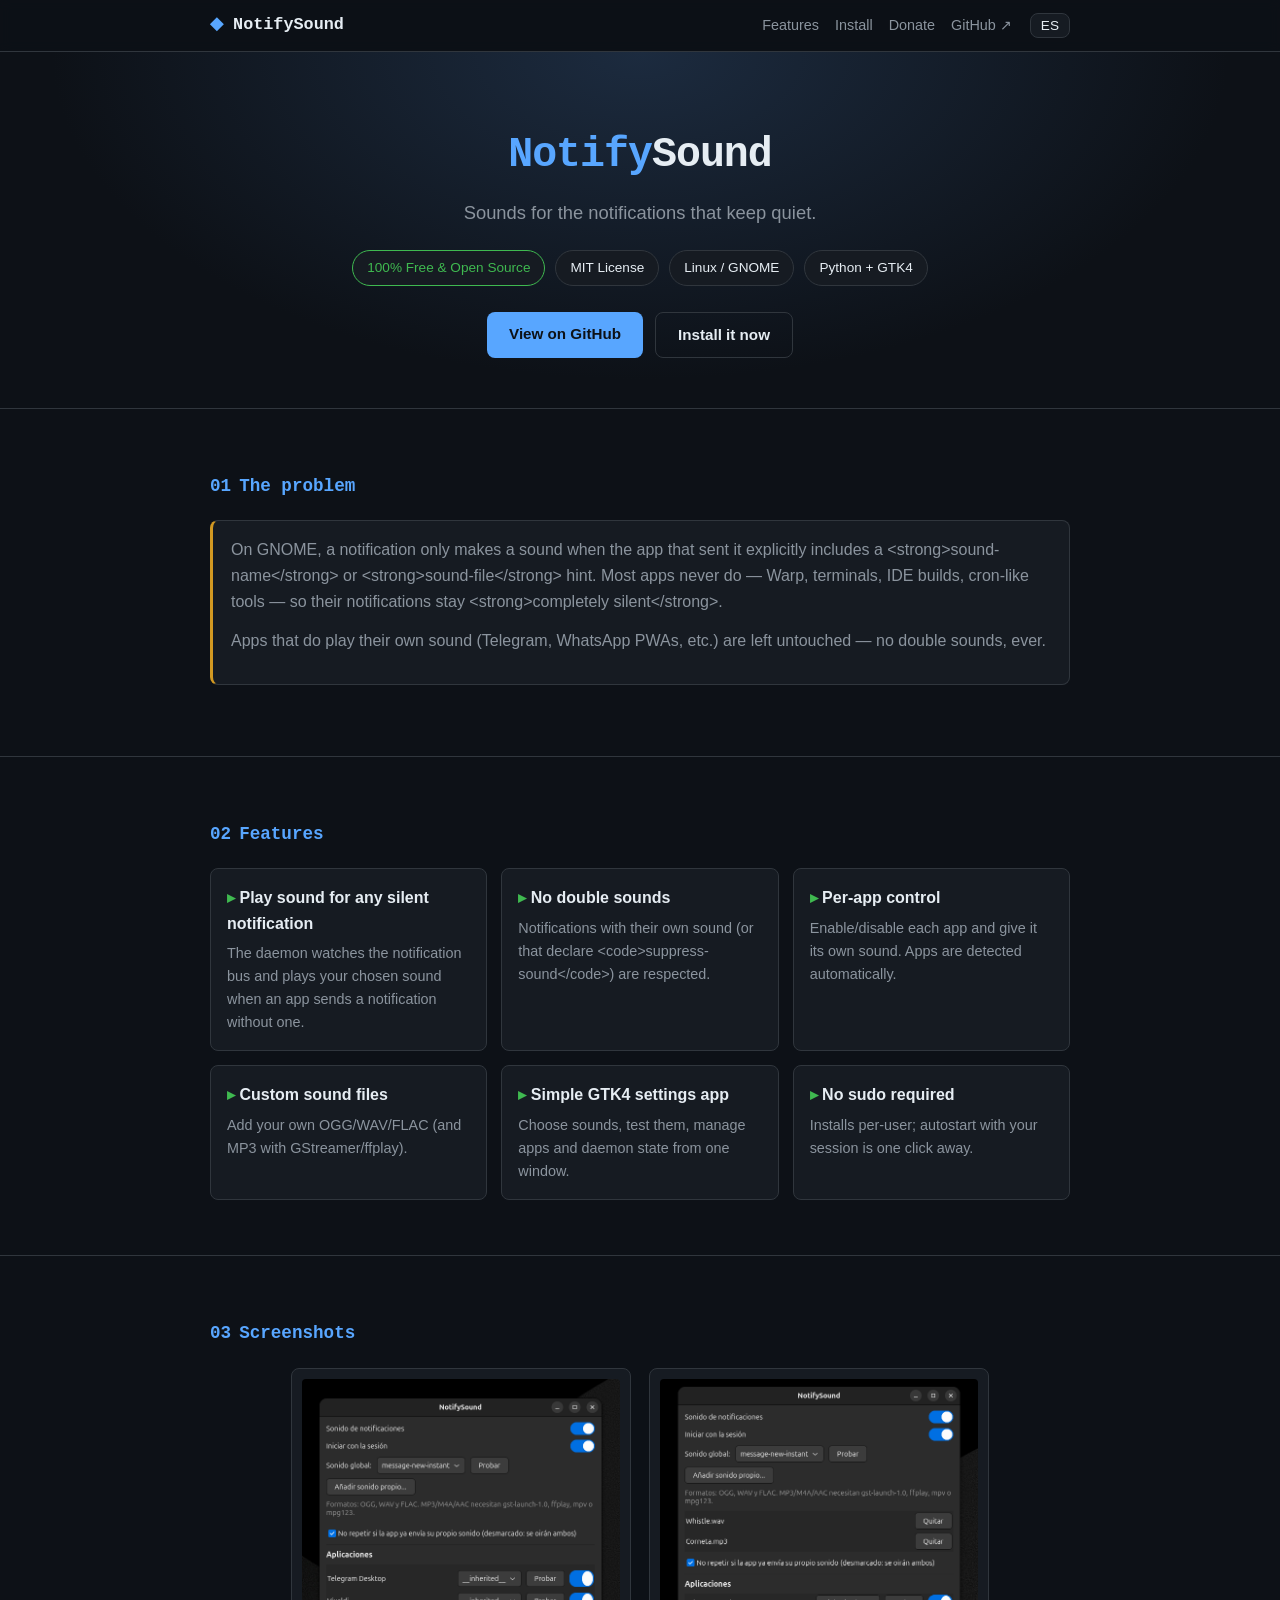
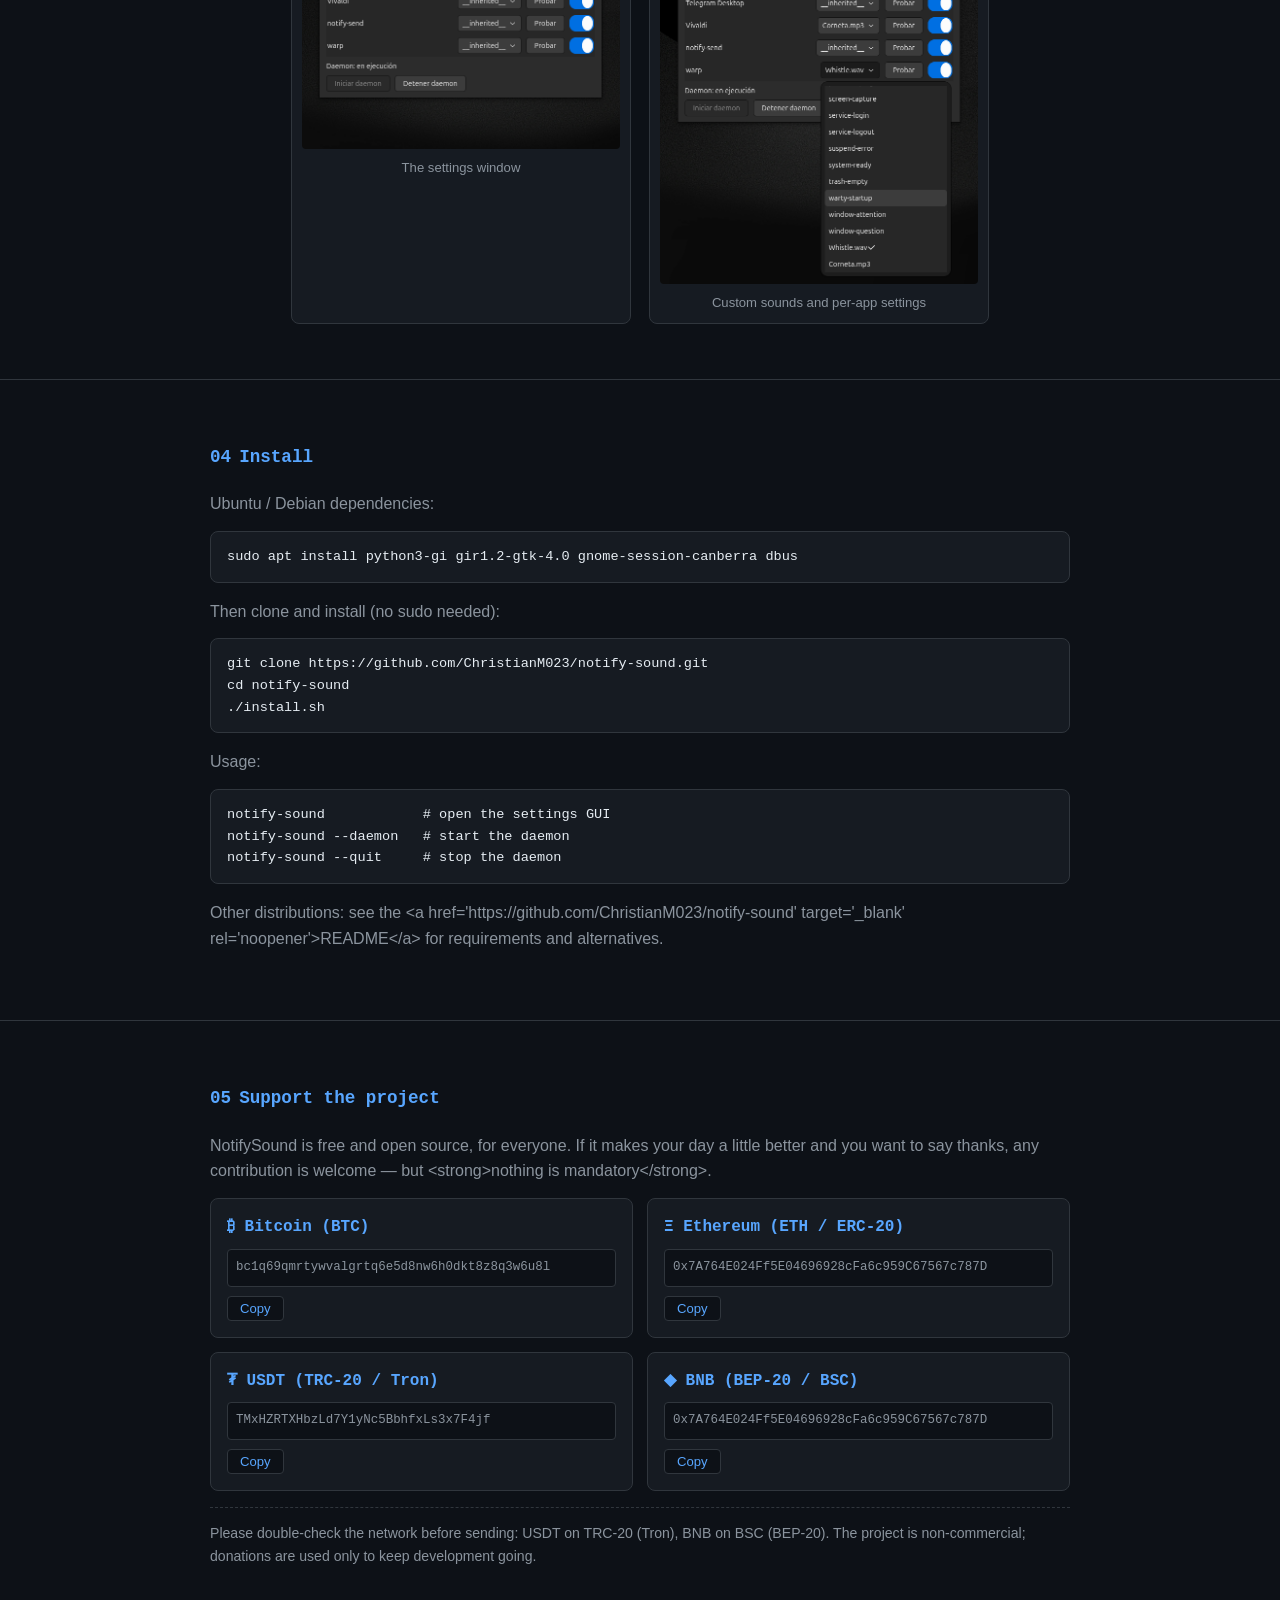
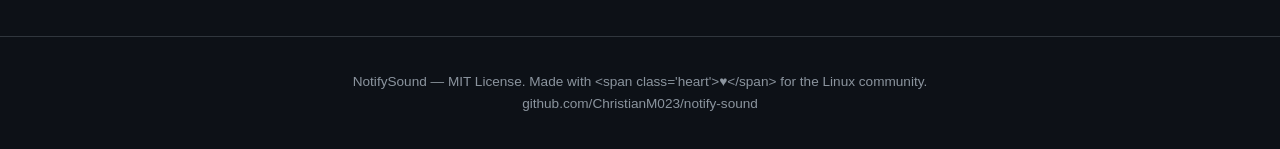
==== docs/index.html @ 35297264 "docs: bilingual landing page with crypto donations" ====
<!DOCTYPE html>
<html lang="en">
<head>
<meta charset="UTF-8">
<meta name="viewport" content="width=device-width, initial-scale=1.0">
<title>NotifySound — Sounds for silent notifications</title>
<meta name="description" content="NotifySound plays a sound for desktop notifications that do not include one. Free and open source for Linux.">
<link rel="icon" href="data:image/svg+xml,<svg xmlns='http://www.w3.org/2000/svg' viewBox='0 0 100 100'><text y='.9em' font-size='90'>🔔</text></svg>">
<link rel="stylesheet" href="style.css">
</head>
<body>

<nav>
  <div class="container">
    <a class="logo" href="#top"><span>◆</span> NotifySound</a>
    <div class="nav-links">
      <a href="#features" data-en="Features" data-es="Características">Features</a>
      <a href="#install" data-en="Install" data-es="Instalación">Install</a>
      <a href="#donate" data-en="Donate" data-es="Donar">Donate</a>
      <a href="https://github.com/ChristianM023/notify-sound" target="_blank" rel="noopener">GitHub ↗</a>
    </div>
    <button class="lang-toggle" id="langToggle" title="Language / Idioma">ES</button>
  </div>
</nav>

<header class="hero" id="top">
  <div class="container">
    <h1><span>Notify</span>Sound</h1>
    <p class="tagline" data-en="Sounds for the notifications that keep quiet." data-es="Sonidos para las notificaciones que se quedan en silencio.">Sounds for the notifications that keep quiet.</p>
    <div class="hero-badges">
      <span class="badge green">100% Free &amp; Open Source</span>
      <span class="badge">MIT License</span>
      <span class="badge">Linux / GNOME</span>
      <span class="badge">Python + GTK4</span>
    </div>
    <div class="hero-cta">
      <a class="btn primary" href="https://github.com/ChristianM023/notify-sound" target="_blank" rel="noopener" data-en="View on GitHub" data-es="Ver en GitHub">View on GitHub</a>
      <a class="btn secondary" href="#install" data-en="Install it now" data-es="Instalarlo ahora">Install it now</a>
    </div>
  </div>
</header>

<section id="problem">
  <div class="container">
    <h2><span>01</span><span data-en="The problem" data-es="El problema">The problem</span></h2>
    <div class="problem-box">
      <p data-en="On GNOME, a notification only makes a sound when the app that sent it explicitly includes a <strong>sound-name</strong> or <strong>sound-file</strong> hint. Most apps never do — Warp, terminals, IDE builds, cron-like tools — so their notifications stay <strong>completely silent</strong>." data-es="En GNOME, una notificación solo hace sonido cuando la app que la envía incluye explícitamente un hint <strong>sound-name</strong> o <strong>sound-file</strong>. La mayoría de apps nunca lo hacen — Warp, terminales, compilaciones de IDE, herramientas tipo cron — así que sus notificaciones quedan <strong>completamente mudas</strong>.">On GNOME, a notification only makes a sound when the app that sent it explicitly includes a <strong>sound-name</strong> or <strong>sound-file</strong> hint. Most apps never do — Warp, terminals, IDE builds, cron-like tools — so their notifications stay <strong>completely silent</strong>.</p>
      <p data-en="Apps that do play their own sound (Telegram, WhatsApp PWAs, etc.) are left untouched — no double sounds, ever." data-es="Las apps que sí reproducen su propio sonido (Telegram, PWAs de WhatsApp, etc.) no se tocan — nunca hay sonidos duplicados.">Apps that do play their own sound (Telegram, WhatsApp PWAs, etc.) are left untouched — no double sounds, ever.</p>
    </div>
  </div>
</section>

<section id="features">
  <div class="container">
    <h2><span>02</span><span data-en="Features" data-es="Características">Features</span></h2>
    <div class="features">
      <div class="feature">
        <h3 data-en="Play sound for any silent notification" data-es="Sonido para cualquier notificación silenciosa">Play sound for any silent notification</h3>
        <p data-en="The daemon watches the notification bus and plays your chosen sound when an app sends a notification without one." data-es="El daemon observa el bus de notificaciones y reproduce tu sonido elegido cuando una app envía una notificación sin uno.">The daemon watches the notification bus and plays your chosen sound when an app sends a notification without one.</p>
      </div>
      <div class="feature">
        <h3 data-en="No double sounds" data-es="Sin sonidos duplicados">No double sounds</h3>
        <p data-en="Notifications with their own sound (or that declare <code>suppress-sound</code>) are respected." data-es="Se respetan las notificaciones con sonido propio (o que declaran <code>suppress-sound</code>).">Notifications with their own sound (or that declare <code>suppress-sound</code>) are respected.</p>
      </div>
      <div class="feature">
        <h3 data-en="Per-app control" data-es="Control por aplicación">Per-app control</h3>
        <p data-en="Enable/disable each app and give it its own sound. Apps are detected automatically." data-es="Activa/desactiva cada app y dale su propio sonido. Las apps se detectan automáticamente.">Enable/disable each app and give it its own sound. Apps are detected automatically.</p>
      </div>
      <div class="feature">
        <h3 data-en="Custom sound files" data-es="Archivos de sonido propios">Custom sound files</h3>
        <p data-en="Add your own OGG/WAV/FLAC (and MP3 with GStreamer/ffplay)." data-es="Añade tus propios OGG/WAV/FLAC (y MP3 con GStreamer/ffplay).">Add your own OGG/WAV/FLAC (and MP3 with GStreamer/ffplay).</p>
      </div>
      <div class="feature">
        <h3 data-en="Simple GTK4 settings app" data-es="App de ajustes GTK4 sencilla">Simple GTK4 settings app</h3>
        <p data-en="Choose sounds, test them, manage apps and daemon state from one window." data-es="Elige sonidos, pruébalos, gestiona apps y el estado del daemon desde una ventana.">Choose sounds, test them, manage apps and daemon state from one window.</p>
      </div>
      <div class="feature">
        <h3 data-en="No sudo required" data-es="Sin necesidad de sudo">No sudo required</h3>
        <p data-en="Installs per-user; autostart with your session is one click away." data-es="Instala por usuario; el inicio automático con la sesión está a un clic.">Installs per-user; autostart with your session is one click away.</p>
      </div>
    </div>
  </div>
</section>

<section id="screenshots">
  <div class="container">
    <h2><span>03</span><span data-en="Screenshots" data-es="Capturas">Screenshots</span></h2>
    <div class="screenshots">
      <figure class="screenshot">
        <img src="screenshots/gui-main.png" alt="NotifySound main window">
        <figcaption data-en="The settings window" data-es="La ventana de ajustes">The settings window</figcaption>
      </figure>
      <figure class="screenshot">
        <img src="screenshots/gui-custom.png" alt="NotifySound with custom sounds">
        <figcaption data-en="Custom sounds and per-app settings" data-es="Sonidos personalizados y ajustes por app">Custom sounds and per-app settings</figcaption>
      </figure>
    </div>
  </div>
</section>

<section id="install">
  <div class="container">
    <h2><span>04</span><span data-en="Install" data-es="Instalación">Install</span></h2>
    <p data-en="Ubuntu / Debian dependencies:" data-es="Dependencias de Ubuntu / Debian:">Ubuntu / Debian dependencies:</p>
    <pre><code>sudo apt install python3-gi gir1.2-gtk-4.0 gnome-session-canberra dbus</code></pre>
    <p data-en="Then clone and install (no sudo needed):" data-es="Luego clona e instala (sin necesidad de sudo):">Then clone and install (no sudo needed):</p>
    <pre><code>git clone https://github.com/ChristianM023/notify-sound.git
cd notify-sound
./install.sh</code></pre>
    <p data-en="Usage:" data-es="Uso:">Usage:</p>
    <pre><code>notify-sound            # open the settings GUI
notify-sound --daemon   # start the daemon
notify-sound --quit     # stop the daemon</code></pre>
    <p data-en="Other distributions: see the <a href='https://github.com/ChristianM023/notify-sound' target='_blank' rel='noopener'>README</a> for requirements and alternatives." data-es="Otras distribuciones: consulta el <a href='https://github.com/ChristianM023/notify-sound' target='_blank' rel='noopener'>README</a> para requisitos y alternativas.">Other distributions: see the <a href="https://github.com/ChristianM023/notify-sound" target="_blank" rel="noopener">README</a> for requirements and alternatives.</p>
  </div>
</section>

<section id="donate">
  <div class="container">
    <h2><span>05</span><span data-en="Support the project" data-es="Apoya el proyecto">Support the project</span></h2>
    <p data-en="NotifySound is free and open source, for everyone. If it makes your day a little better and you want to say thanks, any contribution is welcome — but <strong>nothing is mandatory</strong>." data-es="NotifySound es gratuito y de código abierto, para todos. Si te alegra un poco el día y quieres dar las gracias, cualquier contribución es bienvenida — pero <strong>nada es obligatorio</strong>.">NotifySound is free and open source, for everyone. If it makes your day a little better and you want to say thanks, any contribution is welcome — but <strong>nothing is mandatory</strong>.</p>
    <div class="donate-grid">
      <div class="donate-card">
        <div class="coin">₿ Bitcoin (BTC)</div>
        <div class="addr" id="addr-btc">bc1q69qmrtywvalgrtq6e5d8nw6h0dkt8z8q3w6u8l</div>
        <button class="copy-btn" data-addr="addr-btc" data-en="Copy" data-es="Copiar">Copy</button>
      </div>
      <div class="donate-card">
        <div class="coin">Ξ Ethereum (ETH / ERC-20)</div>
        <div class="addr" id="addr-eth">0x7A764E024Ff5E04696928cFa6c959C67567c787D</div>
        <button class="copy-btn" data-addr="addr-eth" data-en="Copy" data-es="Copiar">Copy</button>
      </div>
      <div class="donate-card">
        <div class="coin">₮ USDT (TRC-20 / Tron)</div>
        <div class="addr" id="addr-usdt">TMxHZRTXHbzLd7Y1yNc5BbhfxLs3x7F4jf</div>
        <button class="copy-btn" data-addr="addr-usdt" data-en="Copy" data-es="Copiar">Copy</button>
      </div>
      <div class="donate-card">
        <div class="coin">◆ BNB (BEP-20 / BSC)</div>
        <div class="addr" id="addr-bnb">0x7A764E024Ff5E04696928cFa6c959C67567c787D</div>
        <button class="copy-btn" data-addr="addr-bnb" data-en="Copy" data-es="Copiar">Copy</button>
      </div>
    </div>
    <p class="donate-note" data-en="Please double-check the network before sending: USDT on TRC-20 (Tron), BNB on BSC (BEP-20). The project is non-commercial; donations are used only to keep development going." data-es="Por favor verifica la red antes de enviar: USDT en TRC-20 (Tron), BNB en BSC (BEP-20). El proyecto no es comercial; las donaciones se usan solo para mantener el desarrollo.">Please double-check the network before sending: USDT on TRC-20 (Tron), BNB on BSC (BEP-20). The project is non-commercial; donations are used only to keep development going.</p>
  </div>
</section>

<footer>
  <div class="container">
    <p data-en="NotifySound — MIT License. Made with <span class='heart'>♥</span> for the Linux community." data-es="NotifySound — Licencia MIT. Hecho con <span class='heart'>♥</span> para la comunidad Linux.">NotifySound — MIT License. Made with <span class="heart">♥</span> for the Linux community.</p>
    <p><a href="https://github.com/ChristianM023/notify-sound" target="_blank" rel="noopener">github.com/ChristianM023/notify-sound</a></p>
  </div>
</footer>

<script>
(function () {
  var KEY = "notifysound-lang";
  var saved = null;
  try { saved = localStorage.getItem(KEY); } catch (e) {}
  var lang = saved === "es" ? "es" : "en";

  function apply() {
    document.documentElement.lang = lang;
    var nodes = document.querySelectorAll("[data-en]");
    for (var i = 0; i < nodes.length; i++) {
      nodes[i].textContent = nodes[i].getAttribute("data-" + lang);
    }
    document.getElementById("langToggle").textContent = lang === "en" ? "ES" : "EN";
  }

  document.getElementById("langToggle").addEventListener("click", function () {
    lang = lang === "en" ? "es" : "en";
    try { localStorage.setItem(KEY, lang); } catch (e) {}
    apply();
  });

  document.querySelectorAll(".copy-btn").forEach(function (btn) {
    btn.addEventListener("click", function () {
      var text = document.getElementById(btn.getAttribute("data-addr")).textContent;
      var done = function () {
        btn.textContent = btn.getAttribute("data-" + lang) === "Copy" ? "Copied ✓" : "Copiado ✓";
        btn.classList.add("copied");
        setTimeout(function () {
          btn.textContent = btn.getAttribute("data-" + lang);
          btn.classList.remove("copied");
        }, 1500);
      };
      if (navigator.clipboard && navigator.clipboard.writeText) {
        navigator.clipboard.writeText(text).then(done, done);
      } else {
        var ta = document.createElement("textarea");
        ta.value = text;
        document.body.appendChild(ta);
        ta.select();
        try { document.execCommand("copy"); } catch (e) {}
        document.body.removeChild(ta);
        done();
      }
    });
  });

  apply();
})();
</script>
</body>
</html>
---- docs/style.css ----
:root {
  --bg: #0d1117;
  --bg-soft: #161b22;
  --border: #30363d;
  --fg: #e6edf3;
  --fg-dim: #8b949e;
  --accent: #58a6ff;
  --accent-2: #3fb950;
  --warn: #d29922;
  --radius: 8px;
  --mono: "SFMono-Regular", Consolas, "Liberation Mono", Menlo, monospace;
  --sans: -apple-system, BlinkMacSystemFont, "Segoe UI", Roboto, Ubuntu, sans-serif;
}

* { box-sizing: border-box; margin: 0; padding: 0; }

html { scroll-behavior: smooth; }

body {
  background: var(--bg);
  color: var(--fg);
  font-family: var(--sans);
  line-height: 1.6;
}

a { color: var(--accent); text-decoration: none; }
a:hover { text-decoration: underline; }

.container { max-width: 900px; margin: 0 auto; padding: 0 20px; }

/* Nav */
nav {
  position: sticky; top: 0; z-index: 10;
  background: rgba(13, 17, 23, 0.92);
  backdrop-filter: blur(6px);
  border-bottom: 1px solid var(--border);
}
nav .container {
  display: flex; align-items: center; gap: 18px; padding-top: 12px; padding-bottom: 12px;
}
.logo { font-family: var(--mono); font-weight: bold; color: var(--fg); font-size: 1.05rem; }
.logo span { color: var(--accent); }
.nav-links { display: flex; gap: 16px; margin-left: auto; }
.nav-links a { color: var(--fg-dim); font-size: 0.9rem; }
.nav-links a:hover { color: var(--fg); }
.lang-toggle {
  background: var(--bg-soft); color: var(--fg);
  border: 1px solid var(--border); border-radius: var(--radius);
  padding: 4px 10px; cursor: pointer; font-size: 0.85rem; font-family: var(--sans);
}
.lang-toggle:hover { border-color: var(--accent); }

/* Hero */
header.hero {
  padding: 70px 0 50px;
  text-align: center;
  background: radial-gradient(ellipse at top, #1c2b3f 0%, var(--bg) 65%);
  border-bottom: 1px solid var(--border);
}
.hero h1 { font-size: 2.6rem; font-family: var(--mono); letter-spacing: -1px; }
.hero h1 span { color: var(--accent); }
.hero p.tagline { color: var(--fg-dim); font-size: 1.15rem; margin-top: 10px; max-width: 620px; margin-inline: auto; }
.hero-badges { margin-top: 22px; display: flex; gap: 10px; justify-content: center; flex-wrap: wrap; }
.badge {
  display: inline-block; padding: 6px 14px; border-radius: 999px;
  border: 1px solid var(--border); background: var(--bg-soft);
  font-size: 0.85rem; color: var(--fg);
}
.badge.green { border-color: var(--accent-2); color: var(--accent-2); }
.hero-cta { margin-top: 26px; display: flex; gap: 12px; justify-content: center; flex-wrap: wrap; }
.btn {
  display: inline-block; padding: 10px 22px; border-radius: var(--radius);
  font-weight: 600; font-size: 0.95rem;
}
.btn.primary { background: var(--accent); color: #0d1117; }
.btn.primary:hover { filter: brightness(1.1); text-decoration: none; }
.btn.secondary { border: 1px solid var(--border); color: var(--fg); }
.btn.secondary:hover { border-color: var(--accent); text-decoration: none; }

/* Sections */
section { padding: 55px 0; border-bottom: 1px solid var(--border); }
section h2 { font-size: 1.5rem; margin-bottom: 18px; }
section h2 span { color: var(--accent); font-family: var(--mono); font-size: 1.1rem; margin-right: 8px; }
section p { color: var(--fg-dim); margin-bottom: 14px; }
section ul, section ol { margin: 0 0 14px 22px; color: var(--fg-dim); }
section li { margin-bottom: 6px; }
section li strong { color: var(--fg); }

.problem-box {
  background: var(--bg-soft); border: 1px solid var(--border);
  border-left: 3px solid var(--warn); border-radius: var(--radius);
  padding: 16px 18px; margin-bottom: 16px;
}

/* Features grid */
.features { display: grid; grid-template-columns: repeat(auto-fit, minmax(250px, 1fr)); gap: 14px; }
.feature {
  background: var(--bg-soft); border: 1px solid var(--border);
  border-radius: var(--radius); padding: 16px;
}
.feature h3 { font-size: 1rem; margin-bottom: 6px; }
.feature h3::before { content: "▸ "; color: var(--accent-2); }
.feature p { font-size: 0.9rem; margin: 0; }

/* Screenshots */
.screenshots { display: flex; gap: 18px; flex-wrap: wrap; justify-content: center; }
.screenshot {
  background: var(--bg-soft); border: 1px solid var(--border);
  border-radius: var(--radius); padding: 10px; max-width: 340px;
}
.screenshot img { width: 100%; border-radius: 4px; display: block; }
.screenshot figcaption { text-align: center; color: var(--fg-dim); font-size: 0.82rem; margin-top: 8px; }

/* Code */
pre {
  background: var(--bg-soft); border: 1px solid var(--border);
  border-radius: var(--radius); padding: 14px 16px; overflow-x: auto;
  font-family: var(--mono); font-size: 0.85rem; margin-bottom: 16px;
}
code { font-family: var(--mono); }

/* Donate */
.donate-grid { display: grid; grid-template-columns: repeat(auto-fit, minmax(300px, 1fr)); gap: 14px; margin-top: 8px; }
.donate-card {
  background: var(--bg-soft); border: 1px solid var(--border);
  border-radius: var(--radius); padding: 16px;
}
.donate-card .coin { font-family: var(--mono); font-weight: bold; color: var(--accent); }
.donate-card .addr {
  font-family: var(--mono); font-size: 0.78rem; color: var(--fg-dim);
  word-break: break-all; margin: 8px 0; background: var(--bg);
  border: 1px solid var(--border); border-radius: 4px; padding: 8px;
}
.copy-btn {
  background: var(--bg); color: var(--accent);
  border: 1px solid var(--border); border-radius: 4px;
  padding: 4px 12px; cursor: pointer; font-size: 0.82rem;
}
.copy-btn:hover { border-color: var(--accent); }
.copy-btn.copied { color: var(--accent-2); border-color: var(--accent-2); }
.donate-note {
  margin-top: 16px; font-size: 0.88rem; color: var(--fg-dim);
  border-top: 1px dashed var(--border); padding-top: 14px;
}

/* Footer */
footer { padding: 34px 0; text-align: center; color: var(--fg-dim); font-size: 0.85rem; }
footer a { color: var(--fg-dim); }
footer .heart { color: var(--warn); }

@media (max-width: 640px) {
  .hero h1 { font-size: 1.9rem; }
  nav .container { flex-wrap: wrap; }
}
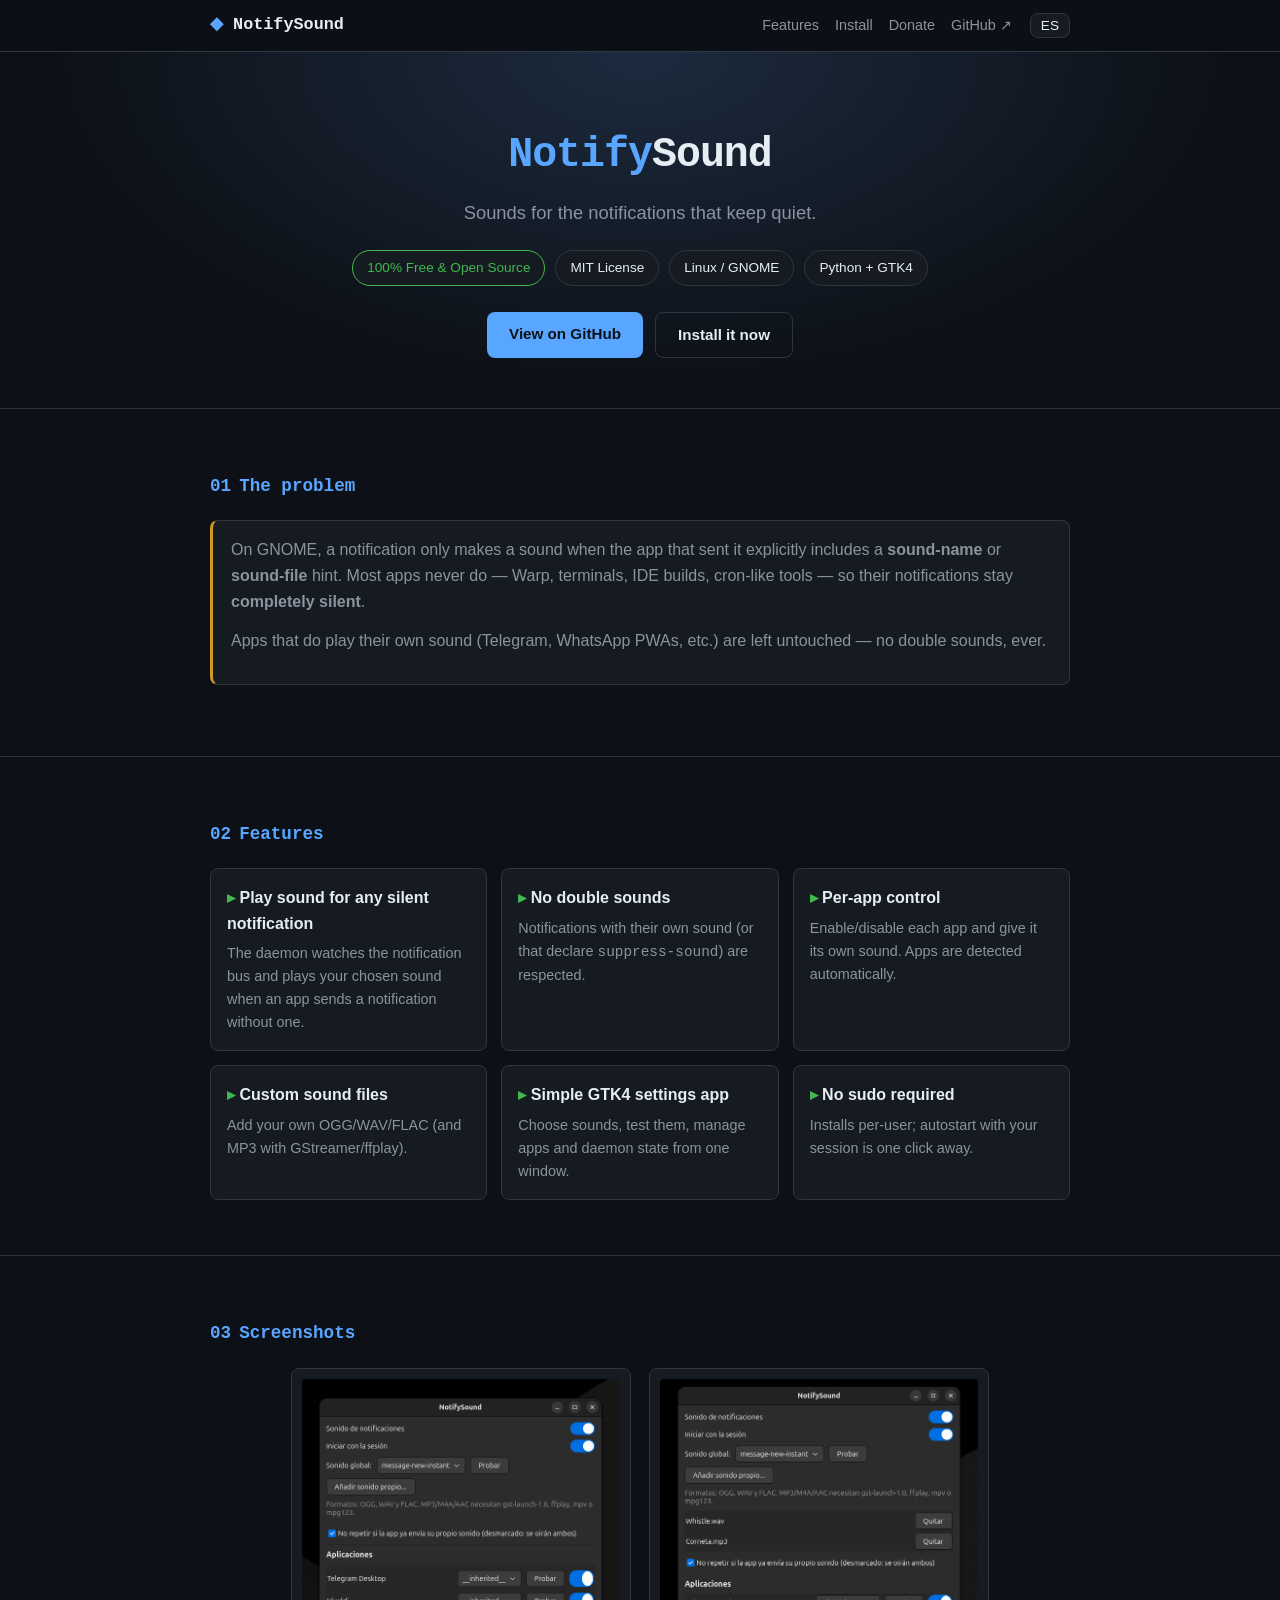
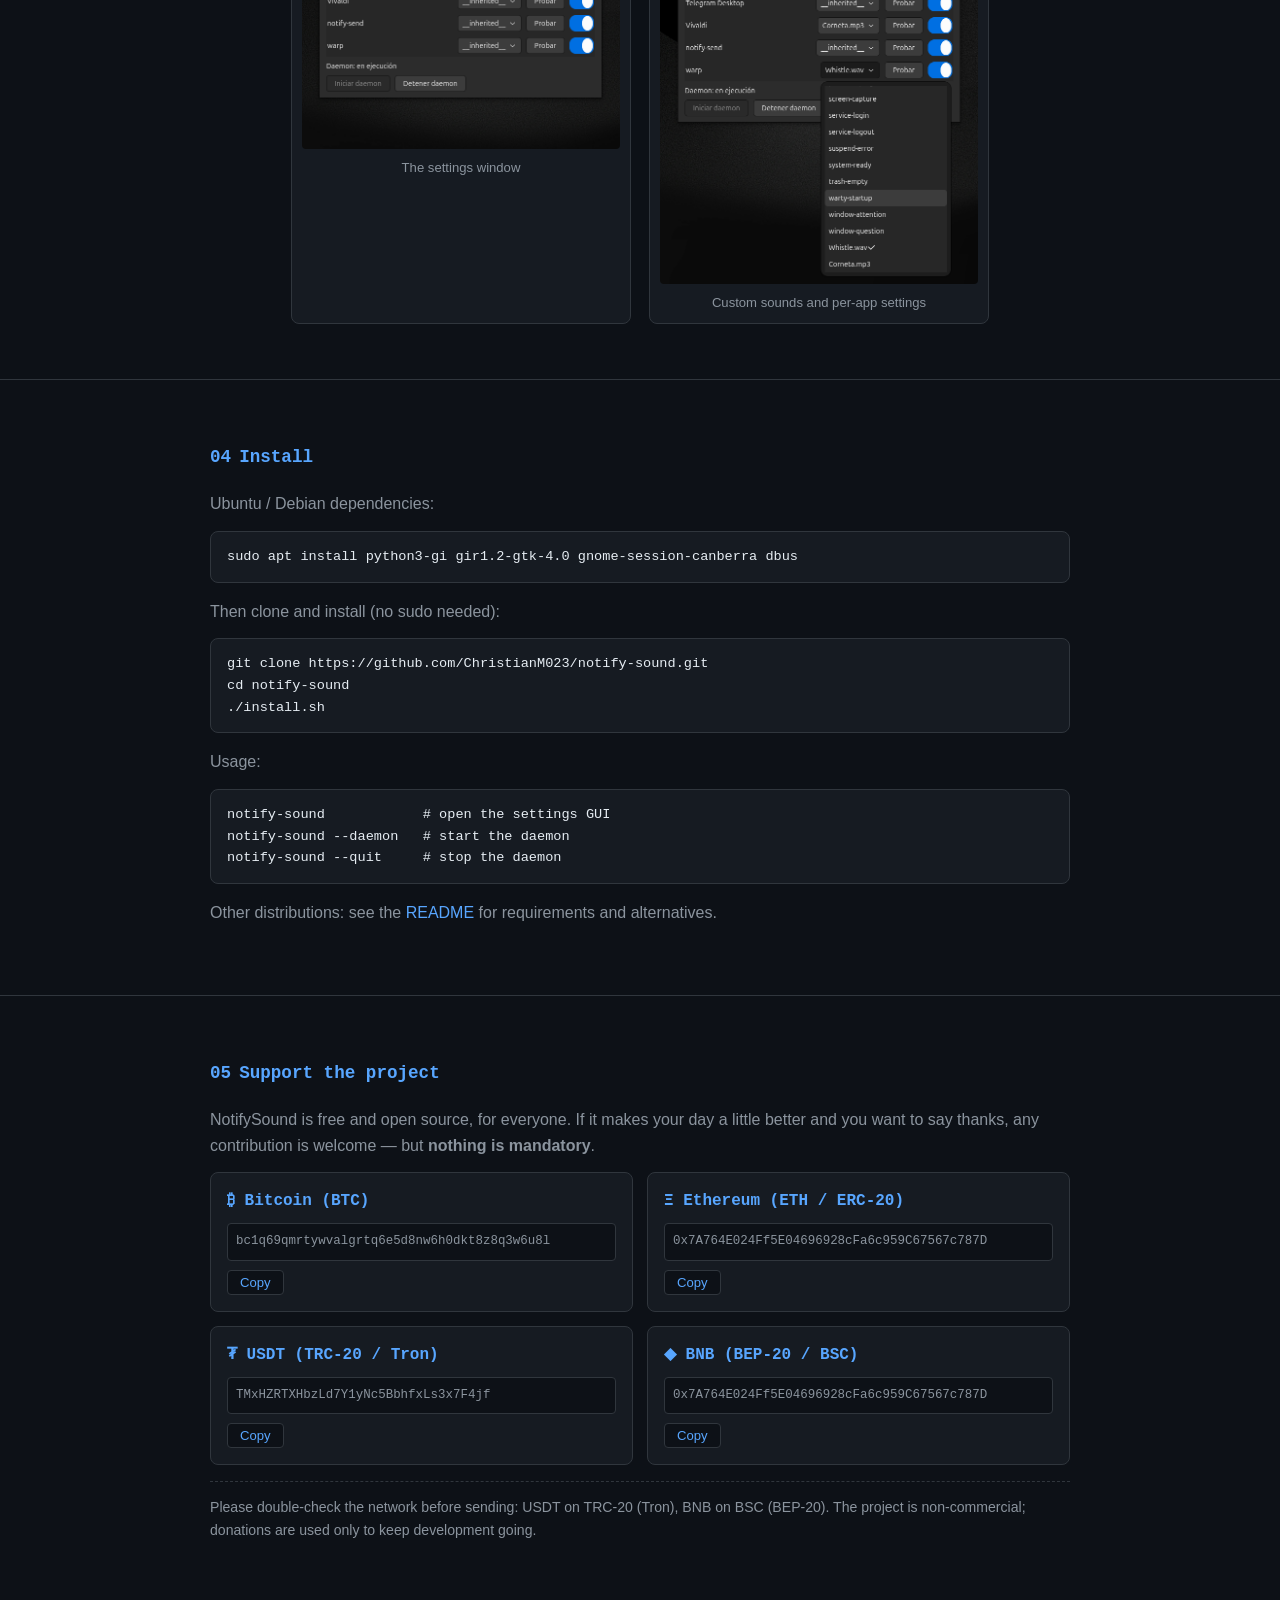
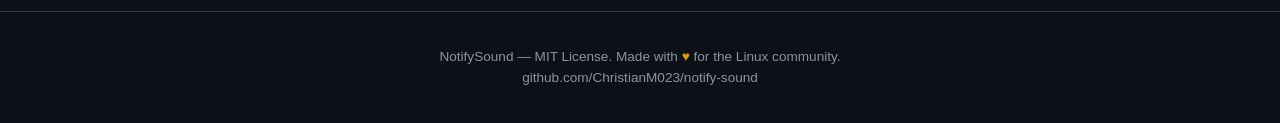
==== commit 68fbb535: "fix(landing): render HTML in language toggle (innerHTML)" ====
--- a/docs/index.html
+++ b/docs/index.html
@@ -163,7 +163,7 @@
     document.documentElement.lang = lang;
     var nodes = document.querySelectorAll("[data-en]");
     for (var i = 0; i < nodes.length; i++) {
-      nodes[i].textContent = nodes[i].getAttribute("data-" + lang);
+      nodes[i].innerHTML = nodes[i].getAttribute("data-" + lang);
     }
     document.getElementById("langToggle").textContent = lang === "en" ? "ES" : "EN";
   }
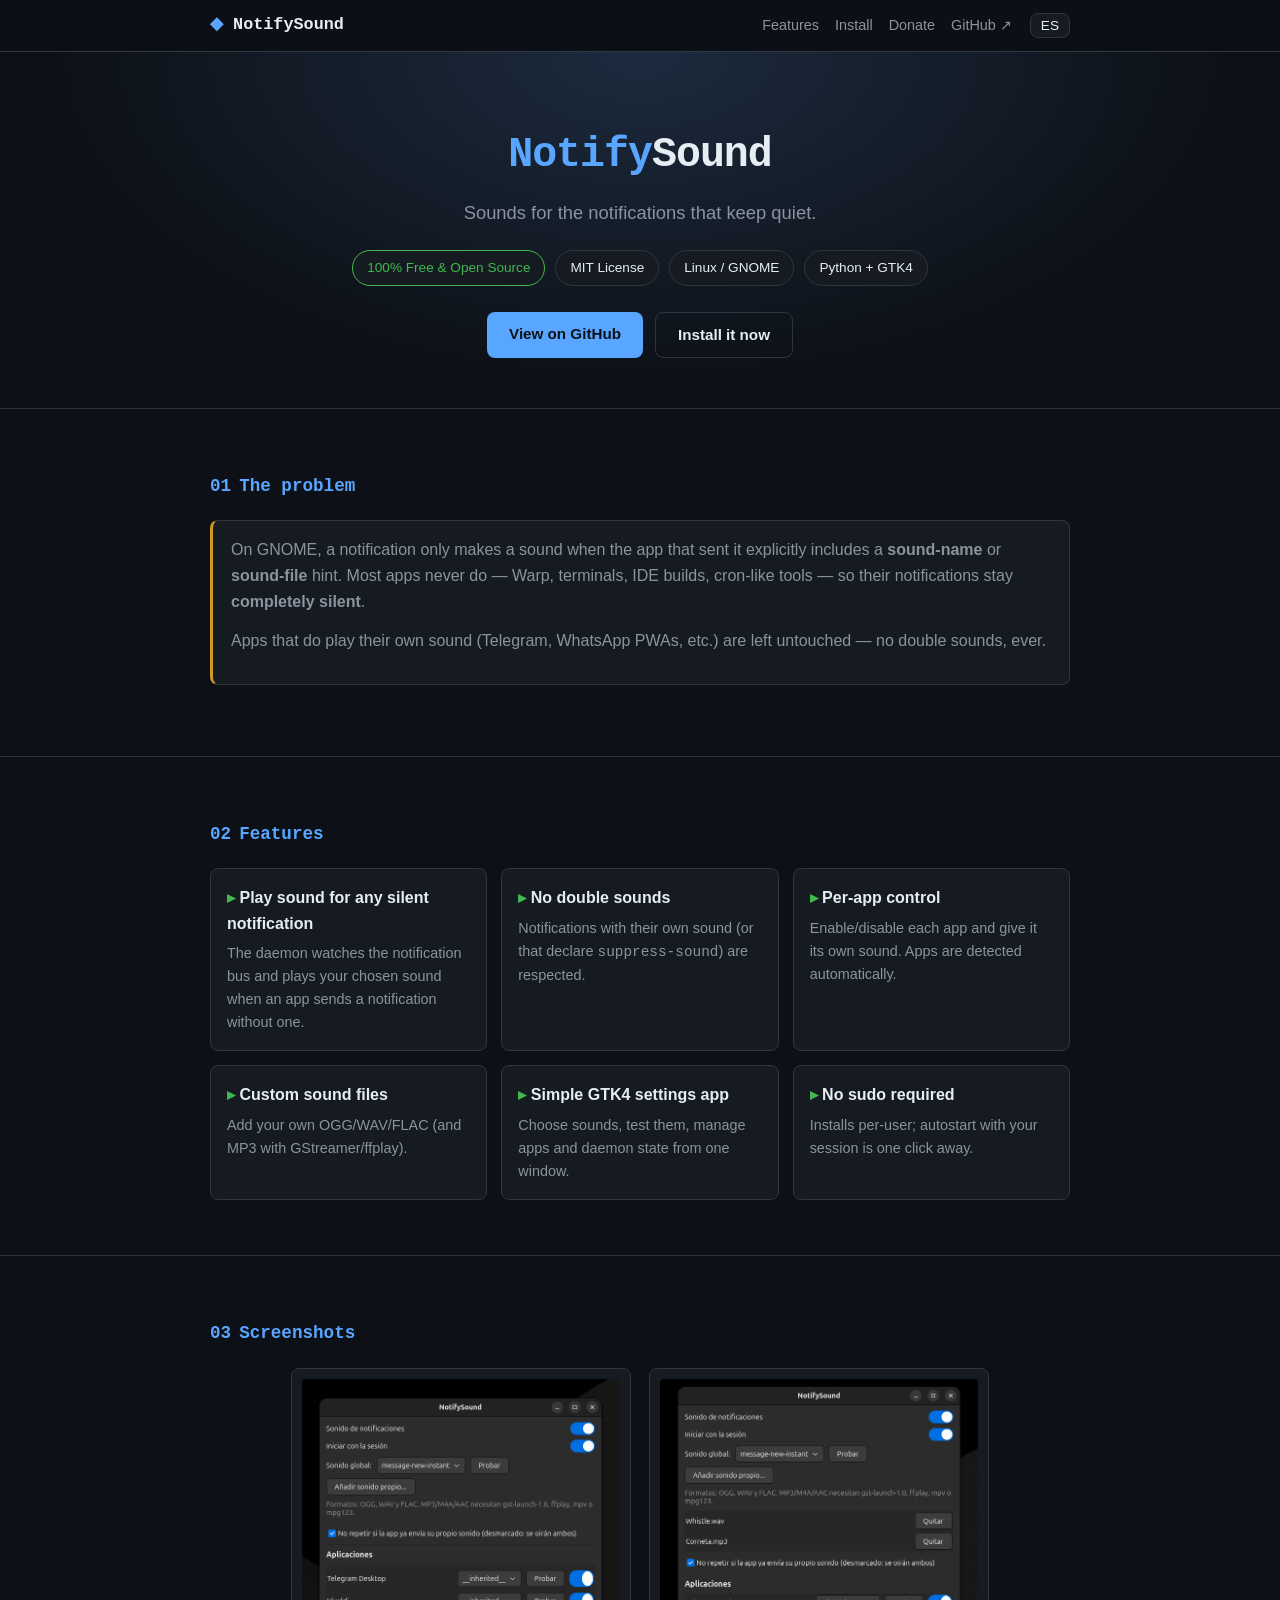
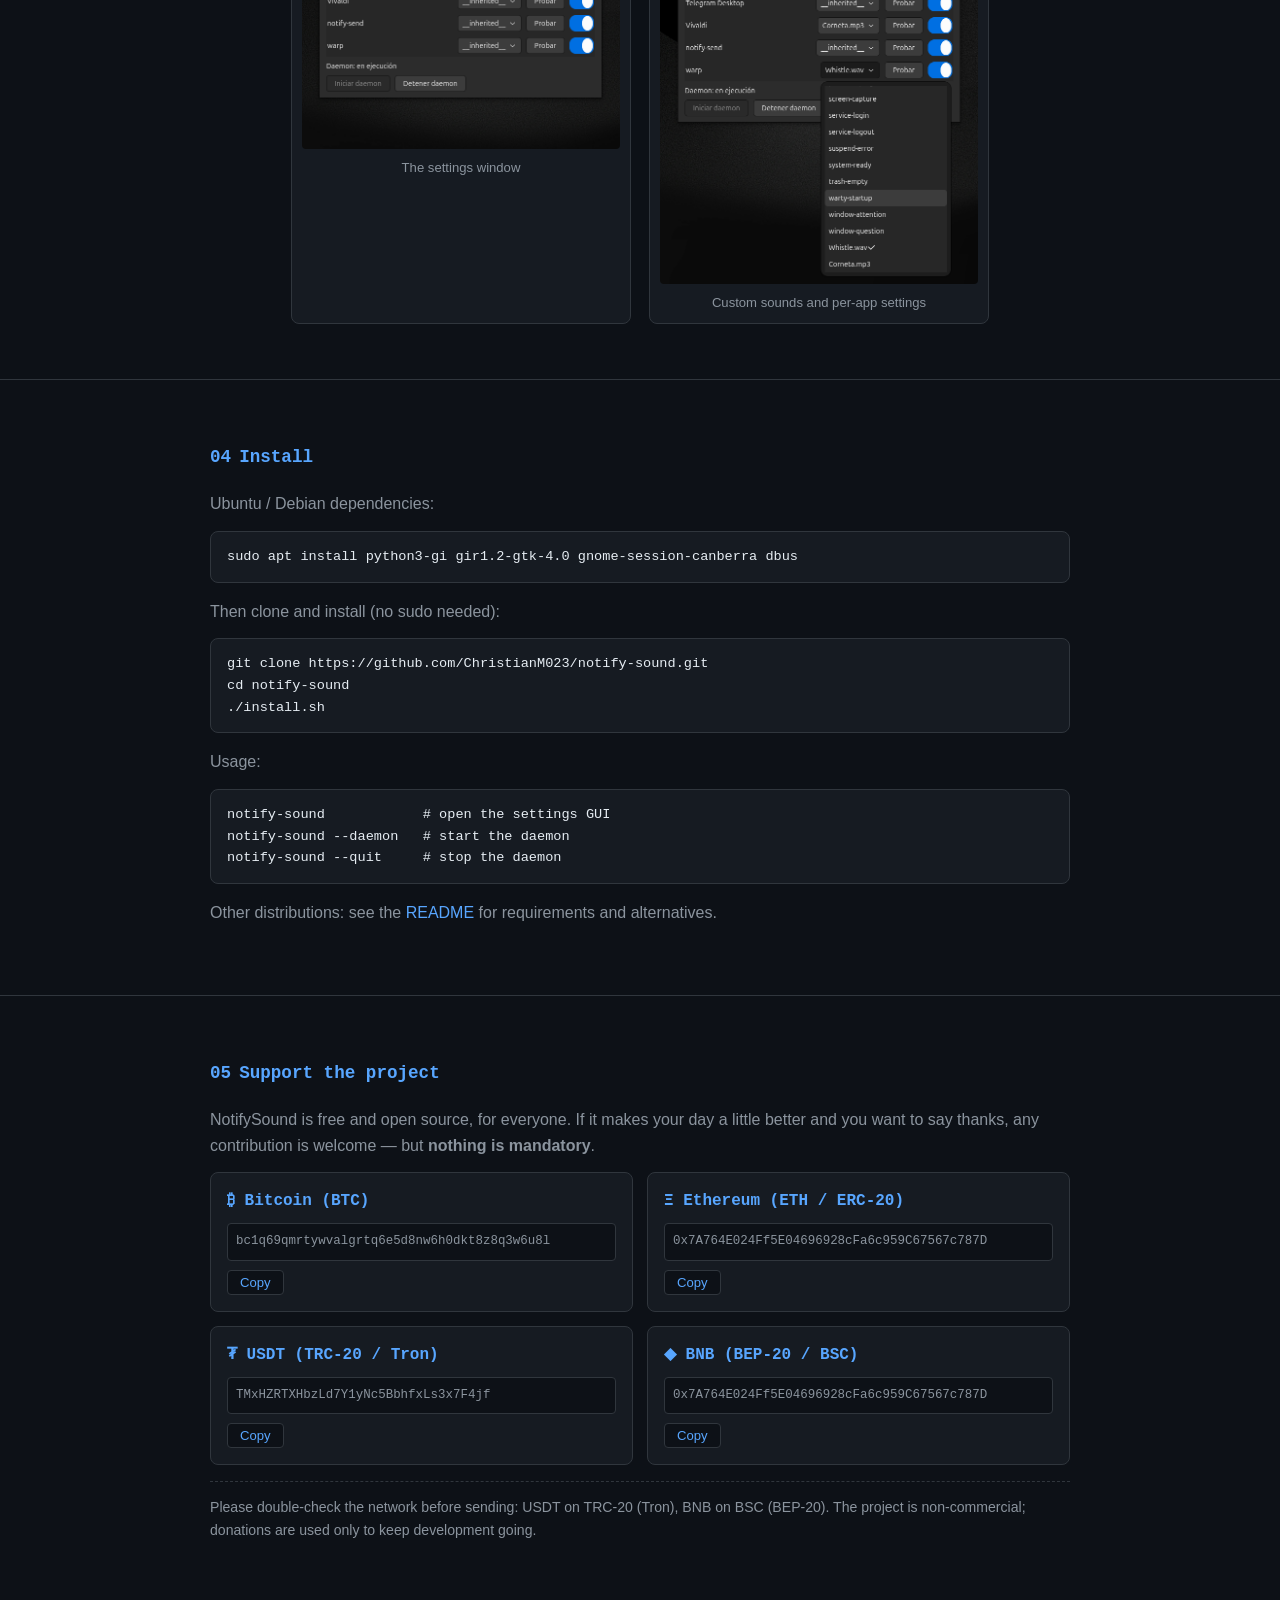
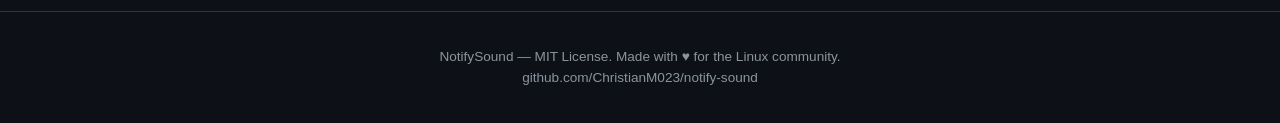
==== commit a3c59705: "security: harden daemon and support GTK notifications" ====
--- a/docs/index.html
+++ b/docs/index.html
@@ -159,11 +159,48 @@
   try { saved = localStorage.getItem(KEY); } catch (e) {}
   var lang = saved === "es" ? "es" : "en";
 
+  function appendSafe(parent, source) {
+    for (var i = 0; i < source.childNodes.length; i++) {
+      var child = source.childNodes[i];
+      if (child.nodeType === 3) {
+        parent.appendChild(document.createTextNode(child.nodeValue));
+        continue;
+      }
+      if (child.nodeType !== 1) continue;
+      var tag = child.tagName.toLowerCase();
+      var target = null;
+      if (tag === "strong" || tag === "code") {
+        target = document.createElement(tag);
+      } else if (tag === "a") {
+        var href = child.getAttribute("href") || "";
+        if (!/^https:\/\/github\.com\/ChristianM023\/notify-sound(?:\/|$)/.test(href)) {
+          appendSafe(parent, child);
+          continue;
+        }
+        target = document.createElement("a");
+        target.href = href;
+        target.target = "_blank";
+        target.rel = "noopener";
+      } else {
+        appendSafe(parent, child);
+        continue;
+      }
+      appendSafe(target, child);
+      parent.appendChild(target);
+    }
+  }
+
+  function setSafeTranslation(node, value) {
+    var parsed = new DOMParser().parseFromString(value || "", "text/html");
+    node.textContent = "";
+    appendSafe(node, parsed.body);
+  }
+
   function apply() {
     document.documentElement.lang = lang;
     var nodes = document.querySelectorAll("[data-en]");
     for (var i = 0; i < nodes.length; i++) {
-      nodes[i].innerHTML = nodes[i].getAttribute("data-" + lang);
+      setSafeTranslation(nodes[i], nodes[i].getAttribute("data-" + lang));
     }
     document.getElementById("langToggle").textContent = lang === "en" ? "ES" : "EN";
   }
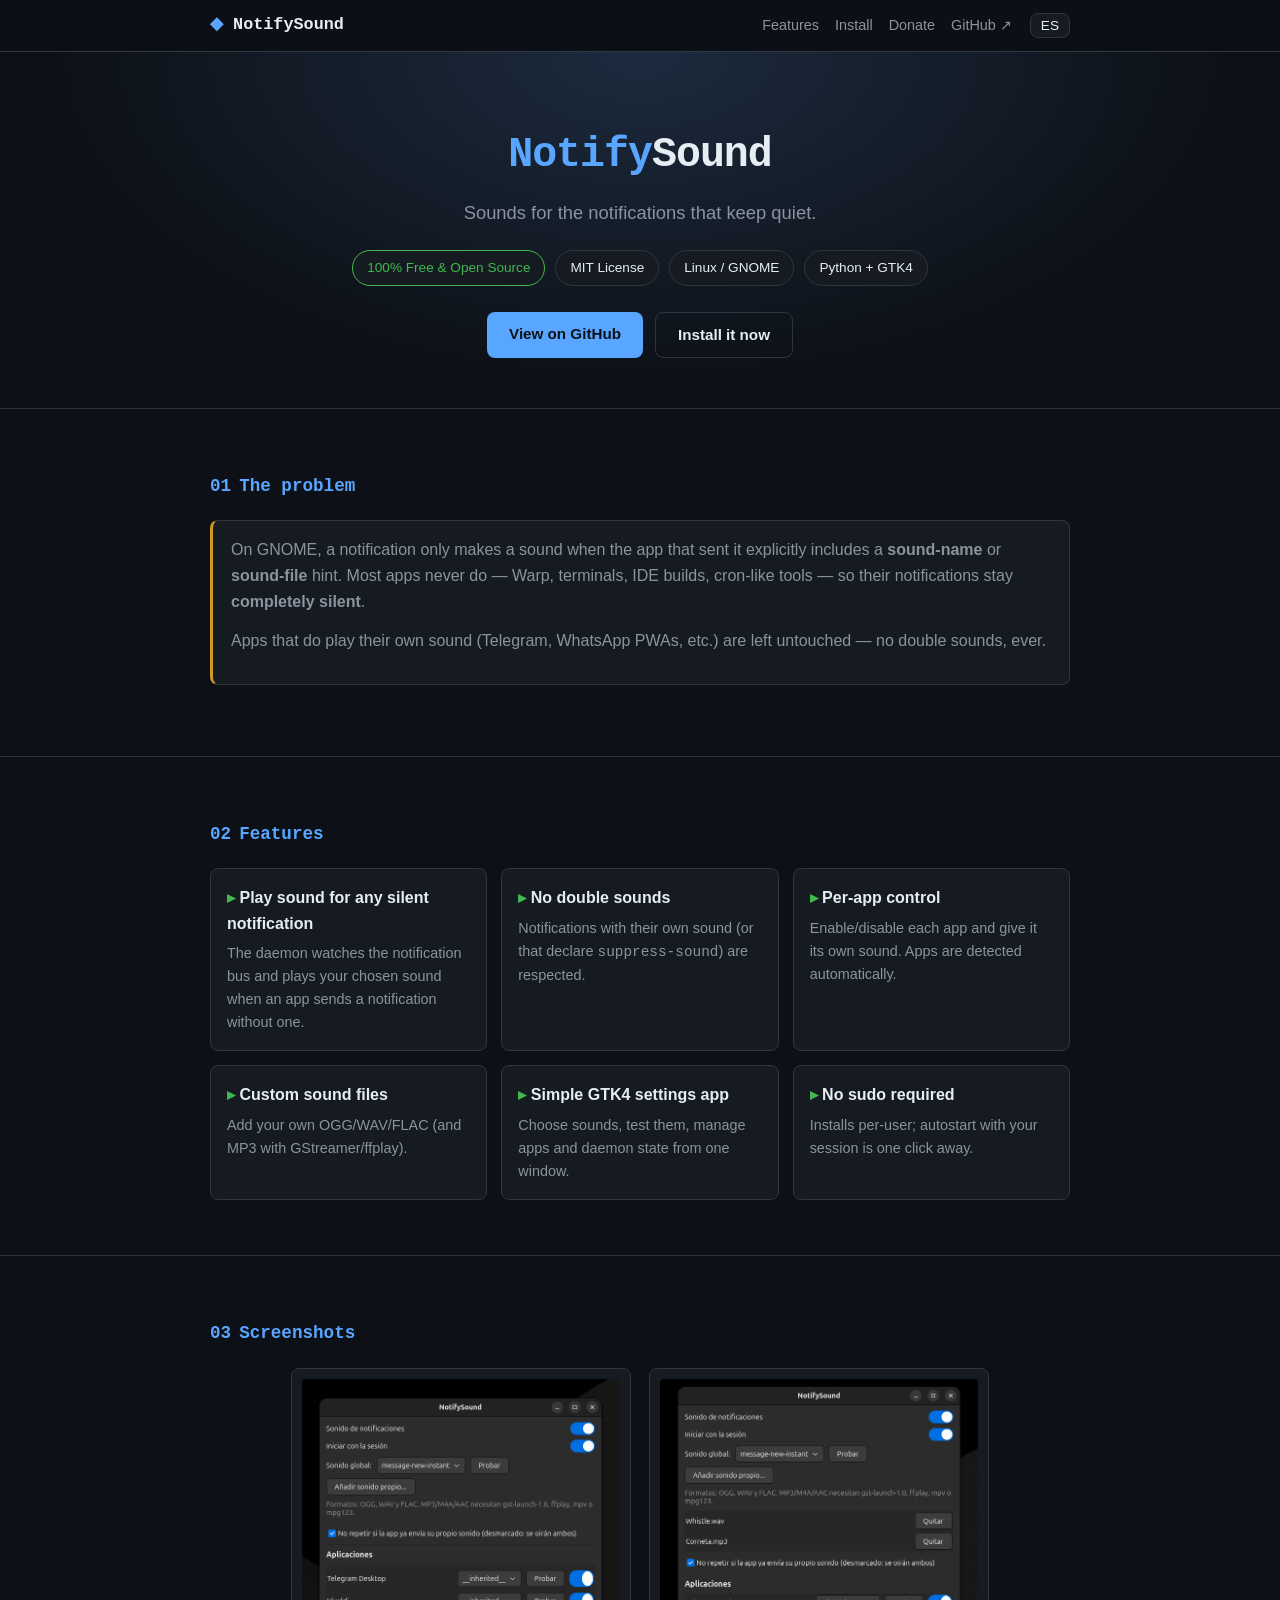
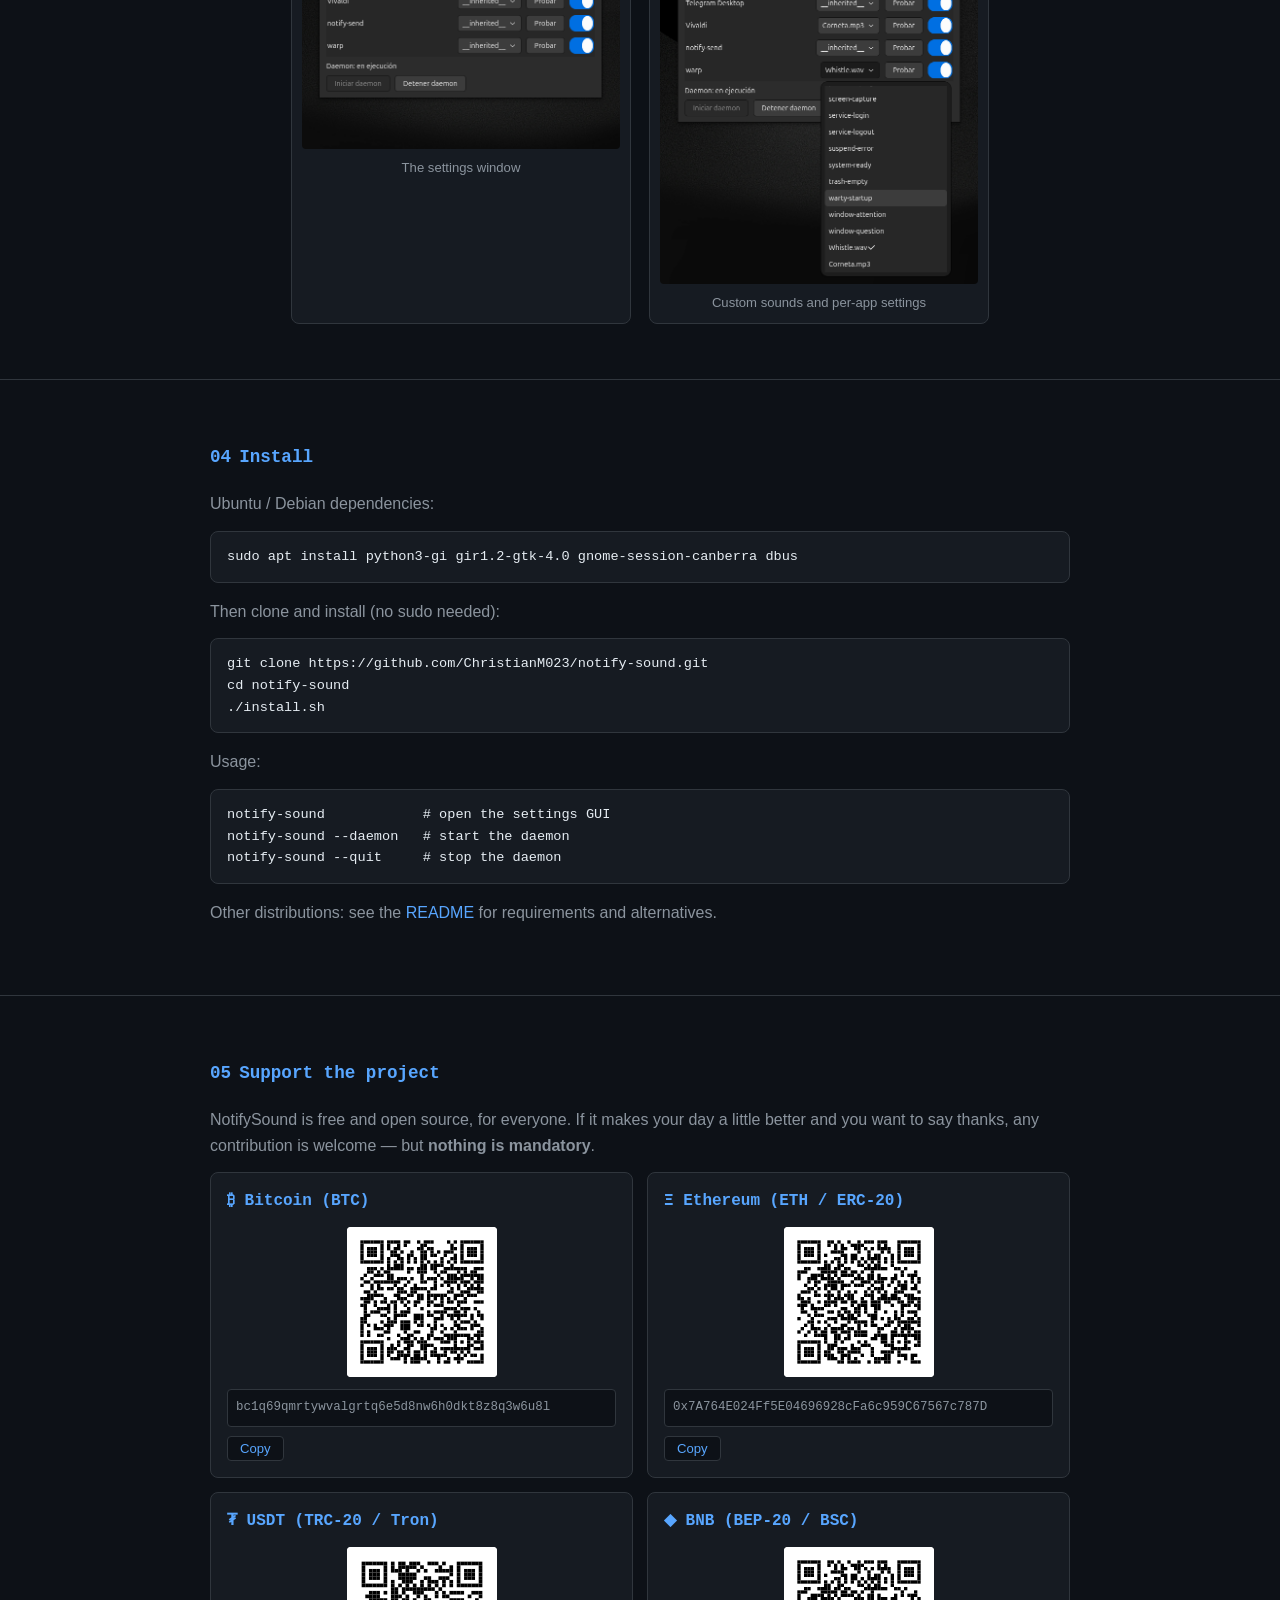
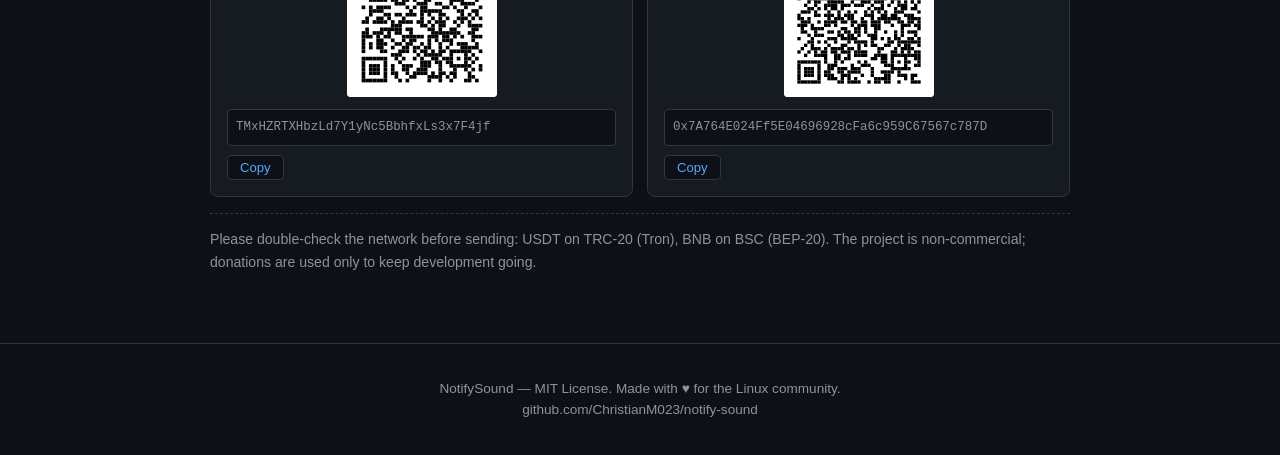
==== commit ff4a3a11: "docs: add donation QR codes" ====
--- a/docs/index.html
+++ b/docs/index.html
@@ -122,21 +122,25 @@
     <div class="donate-grid">
       <div class="donate-card">
         <div class="coin">₿ Bitcoin (BTC)</div>
+        <img class="qr" src="qr/bitcoin.svg" alt="Bitcoin donation QR code">
         <div class="addr" id="addr-btc">bc1q69qmrtywvalgrtq6e5d8nw6h0dkt8z8q3w6u8l</div>
         <button class="copy-btn" data-addr="addr-btc" data-en="Copy" data-es="Copiar">Copy</button>
       </div>
       <div class="donate-card">
         <div class="coin">Ξ Ethereum (ETH / ERC-20)</div>
+        <img class="qr" src="qr/ethereum.svg" alt="Ethereum donation QR code">
         <div class="addr" id="addr-eth">0x7A764E024Ff5E04696928cFa6c959C67567c787D</div>
         <button class="copy-btn" data-addr="addr-eth" data-en="Copy" data-es="Copiar">Copy</button>
       </div>
       <div class="donate-card">
         <div class="coin">₮ USDT (TRC-20 / Tron)</div>
+        <img class="qr" src="qr/usdt-trc20.svg" alt="USDT TRC-20 donation QR code">
         <div class="addr" id="addr-usdt">TMxHZRTXHbzLd7Y1yNc5BbhfxLs3x7F4jf</div>
         <button class="copy-btn" data-addr="addr-usdt" data-en="Copy" data-es="Copiar">Copy</button>
       </div>
       <div class="donate-card">
         <div class="coin">◆ BNB (BEP-20 / BSC)</div>
+        <img class="qr" src="qr/bnb-bep20.svg" alt="BNB BEP-20 donation QR code">
         <div class="addr" id="addr-bnb">0x7A764E024Ff5E04696928cFa6c959C67567c787D</div>
         <button class="copy-btn" data-addr="addr-bnb" data-en="Copy" data-es="Copiar">Copy</button>
       </div>
--- a/docs/style.css
+++ b/docs/style.css
@@ -126,6 +126,10 @@
   border-radius: var(--radius); padding: 16px;
 }
 .donate-card .coin { font-family: var(--mono); font-weight: bold; color: var(--accent); }
+.donate-card .qr {
+  display: block; width: 150px; height: 150px; margin: 12px auto;
+  background: #fff; border-radius: 4px; image-rendering: pixelated;
+}
 .donate-card .addr {
   font-family: var(--mono); font-size: 0.78rem; color: var(--fg-dim);
   word-break: break-all; margin: 8px 0; background: var(--bg);
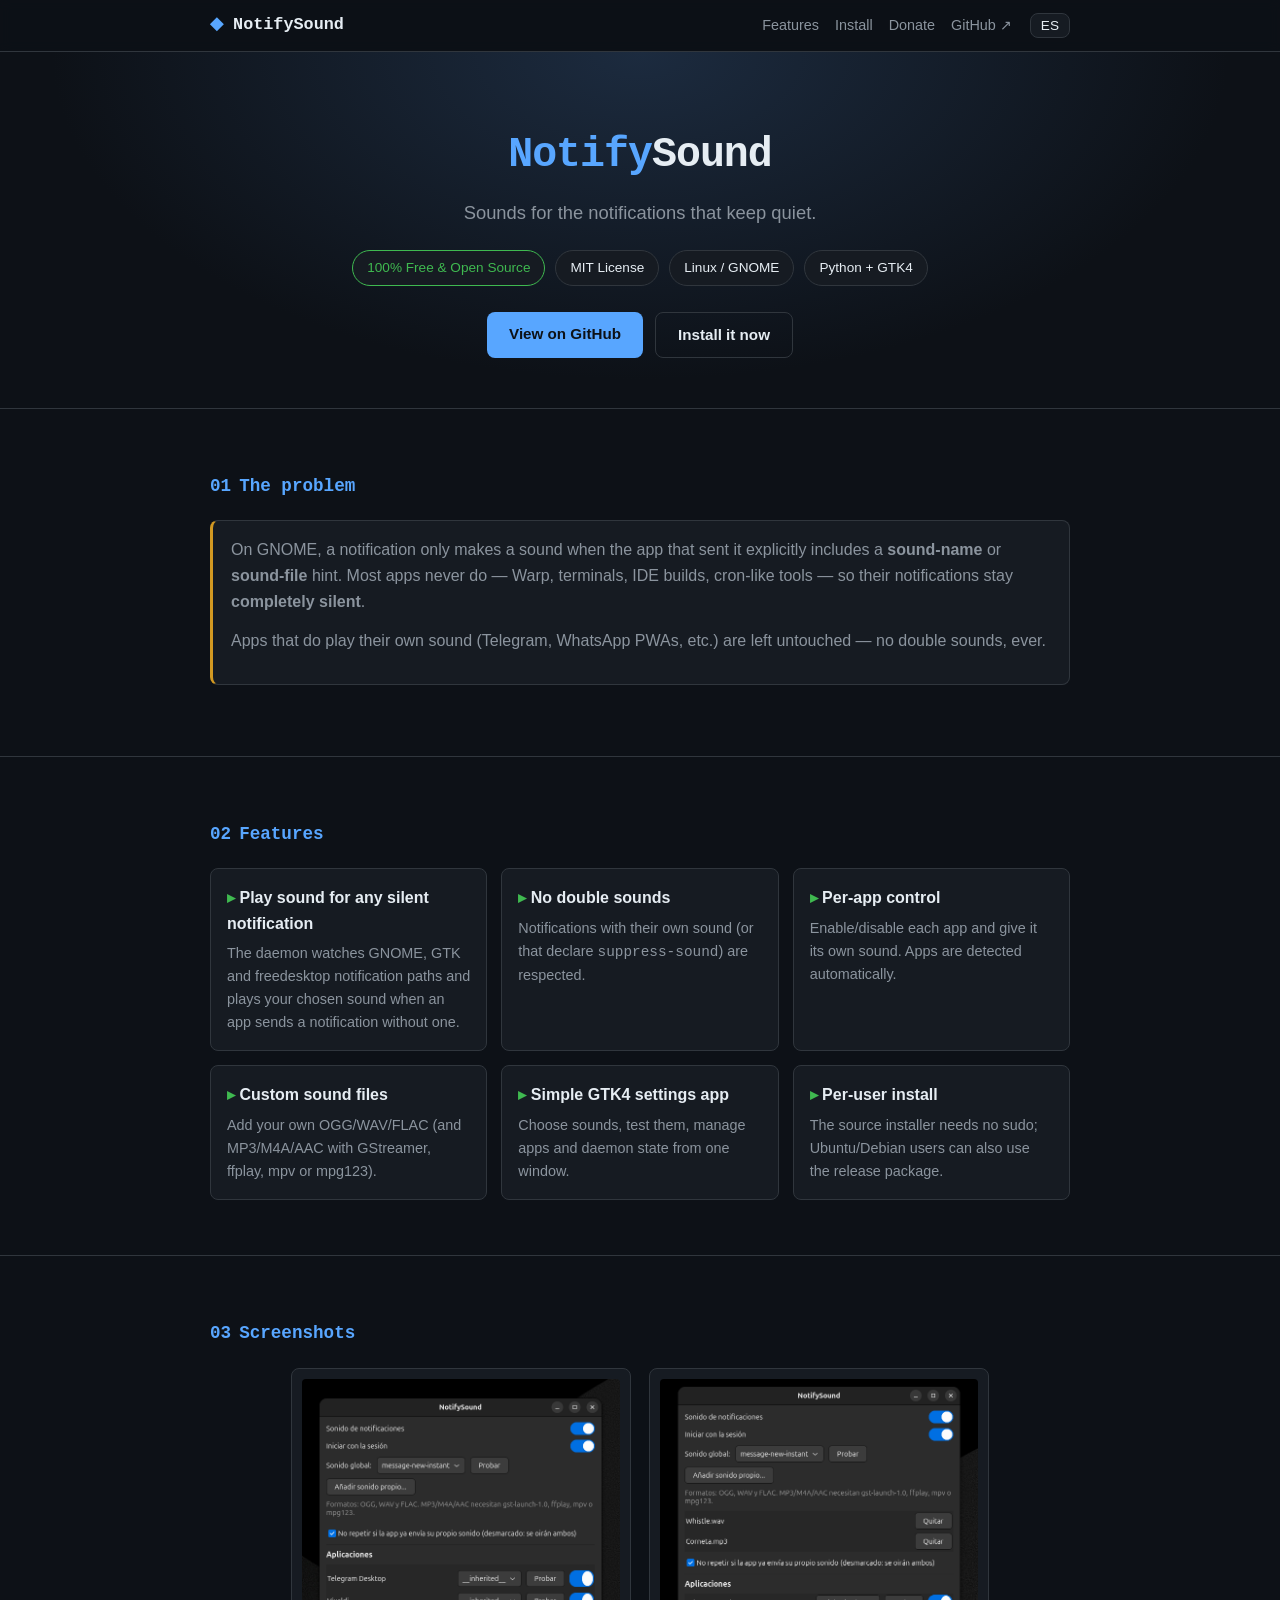
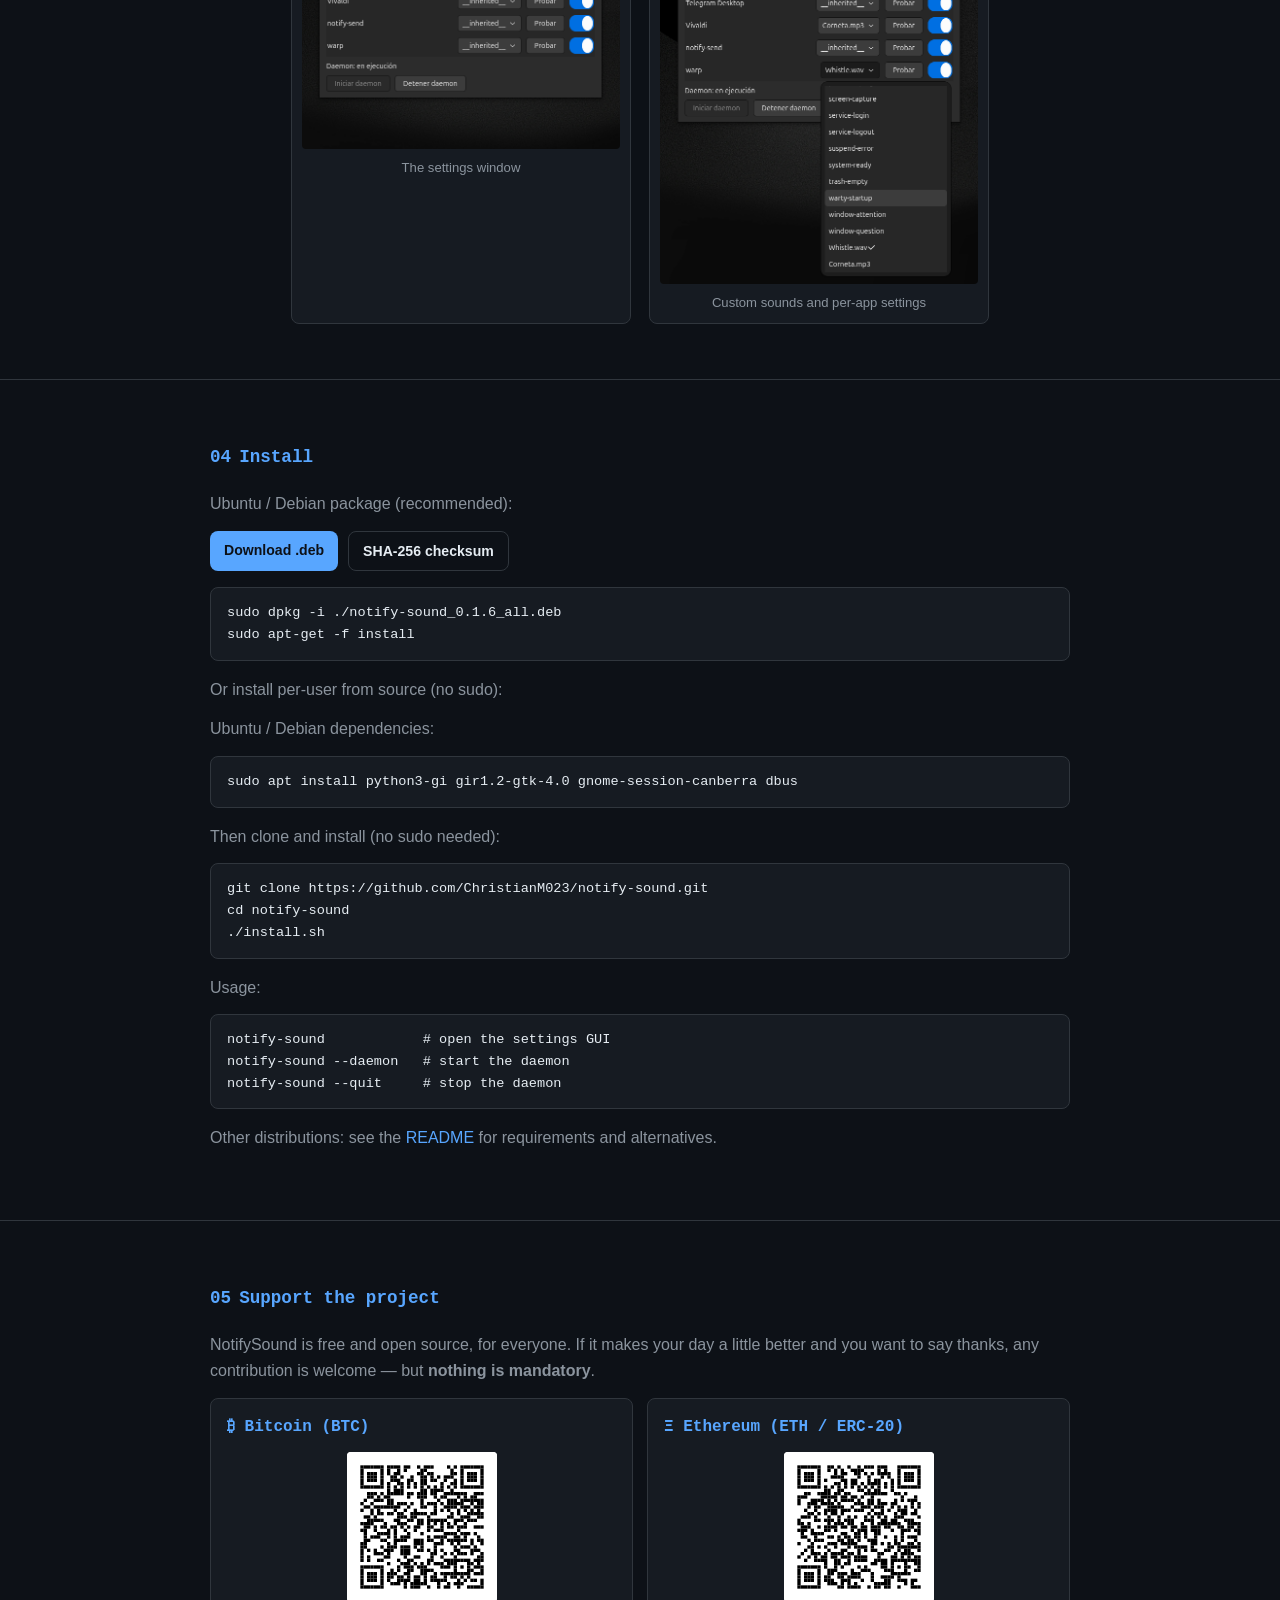
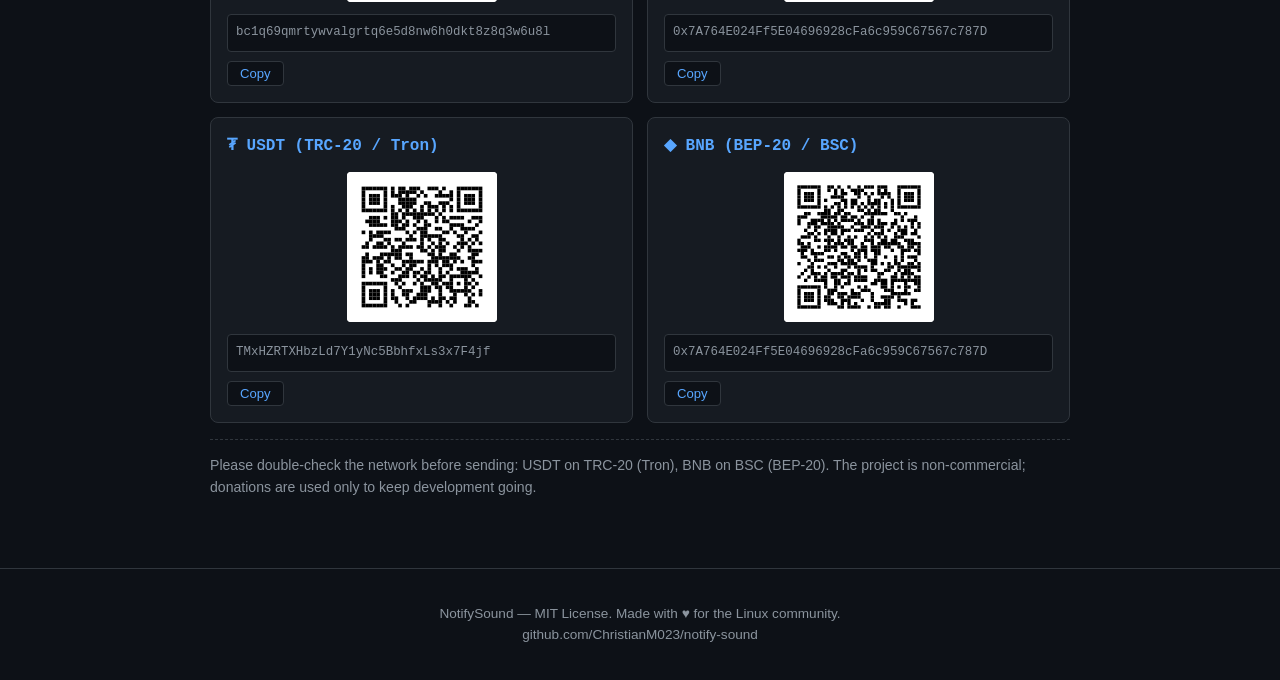
==== commit 4b33560b: "docs: document Debian release install" ====
--- a/docs/index.html
+++ b/docs/index.html
@@ -56,7 +56,7 @@
     <div class="features">
       <div class="feature">
         <h3 data-en="Play sound for any silent notification" data-es="Sonido para cualquier notificación silenciosa">Play sound for any silent notification</h3>
-        <p data-en="The daemon watches the notification bus and plays your chosen sound when an app sends a notification without one." data-es="El daemon observa el bus de notificaciones y reproduce tu sonido elegido cuando una app envía una notificación sin uno.">The daemon watches the notification bus and plays your chosen sound when an app sends a notification without one.</p>
+        <p data-en="The daemon watches GNOME, GTK and freedesktop notification paths and plays your chosen sound when an app sends a notification without one." data-es="El daemon observa las rutas de notificaciones de GNOME, GTK y freedesktop, y reproduce tu sonido cuando una app envía una notificación sin uno.">The daemon watches GNOME, GTK and freedesktop notification paths and plays your chosen sound when an app sends a notification without one.</p>
       </div>
       <div class="feature">
         <h3 data-en="No double sounds" data-es="Sin sonidos duplicados">No double sounds</h3>
@@ -68,15 +68,15 @@
       </div>
       <div class="feature">
         <h3 data-en="Custom sound files" data-es="Archivos de sonido propios">Custom sound files</h3>
-        <p data-en="Add your own OGG/WAV/FLAC (and MP3 with GStreamer/ffplay)." data-es="Añade tus propios OGG/WAV/FLAC (y MP3 con GStreamer/ffplay).">Add your own OGG/WAV/FLAC (and MP3 with GStreamer/ffplay).</p>
+        <p data-en="Add your own OGG/WAV/FLAC (and MP3/M4A/AAC with GStreamer, ffplay, mpv or mpg123)." data-es="Añade tus propios OGG/WAV/FLAC (y MP3/M4A/AAC con GStreamer, ffplay, mpv o mpg123).">Add your own OGG/WAV/FLAC (and MP3/M4A/AAC with GStreamer, ffplay, mpv or mpg123).</p>
       </div>
       <div class="feature">
         <h3 data-en="Simple GTK4 settings app" data-es="App de ajustes GTK4 sencilla">Simple GTK4 settings app</h3>
         <p data-en="Choose sounds, test them, manage apps and daemon state from one window." data-es="Elige sonidos, pruébalos, gestiona apps y el estado del daemon desde una ventana.">Choose sounds, test them, manage apps and daemon state from one window.</p>
       </div>
       <div class="feature">
-        <h3 data-en="No sudo required" data-es="Sin necesidad de sudo">No sudo required</h3>
-        <p data-en="Installs per-user; autostart with your session is one click away." data-es="Instala por usuario; el inicio automático con la sesión está a un clic.">Installs per-user; autostart with your session is one click away.</p>
+        <h3 data-en="Per-user install" data-es="Instalación por usuario">Per-user install</h3>
+        <p data-en="The source installer needs no sudo; Ubuntu/Debian users can also use the release package." data-es="El instalador desde fuente no necesita sudo; en Ubuntu/Debian también puedes usar el paquete de la release.">The source installer needs no sudo; Ubuntu/Debian users can also use the release package.</p>
       </div>
     </div>
   </div>
@@ -101,6 +101,14 @@
 <section id="install">
   <div class="container">
     <h2><span>04</span><span data-en="Install" data-es="Instalación">Install</span></h2>
+    <p data-en="Ubuntu / Debian package (recommended):" data-es="Paquete para Ubuntu / Debian (recomendado):">Ubuntu / Debian package (recommended):</p>
+    <div class="install-actions">
+      <a class="btn primary small" href="https://github.com/ChristianM023/notify-sound/releases/download/v0.1.6/notify-sound_0.1.6_all.deb" target="_blank" rel="noopener" data-en="Download .deb" data-es="Descargar .deb">Download .deb</a>
+      <a class="btn secondary small" href="https://github.com/ChristianM023/notify-sound/releases/download/v0.1.6/notify-sound_0.1.6_all.deb.sha256" target="_blank" rel="noopener" data-en="SHA-256 checksum" data-es="Checksum SHA-256">SHA-256 checksum</a>
+    </div>
+    <pre><code>sudo dpkg -i ./notify-sound_0.1.6_all.deb
+sudo apt-get -f install</code></pre>
+    <p data-en="Or install per-user from source (no sudo):" data-es="O instala por usuario desde fuente (sin sudo):">Or install per-user from source (no sudo):</p>
     <p data-en="Ubuntu / Debian dependencies:" data-es="Dependencias de Ubuntu / Debian:">Ubuntu / Debian dependencies:</p>
     <pre><code>sudo apt install python3-gi gir1.2-gtk-4.0 gnome-session-canberra dbus</code></pre>
     <p data-en="Then clone and install (no sudo needed):" data-es="Luego clona e instala (sin necesidad de sudo):">Then clone and install (no sudo needed):</p>
--- a/docs/style.css
+++ b/docs/style.css
@@ -76,6 +76,7 @@
 .btn.primary:hover { filter: brightness(1.1); text-decoration: none; }
 .btn.secondary { border: 1px solid var(--border); color: var(--fg); }
 .btn.secondary:hover { border-color: var(--accent); text-decoration: none; }
+.btn.small { padding: 8px 14px; font-size: 0.88rem; }
 
 /* Sections */
 section { padding: 55px 0; border-bottom: 1px solid var(--border); }
@@ -112,6 +113,7 @@
 .screenshot figcaption { text-align: center; color: var(--fg-dim); font-size: 0.82rem; margin-top: 8px; }
 
 /* Code */
+.install-actions { display: flex; gap: 10px; flex-wrap: wrap; margin-bottom: 16px; }
 pre {
   background: var(--bg-soft); border: 1px solid var(--border);
   border-radius: var(--radius); padding: 14px 16px; overflow-x: auto;
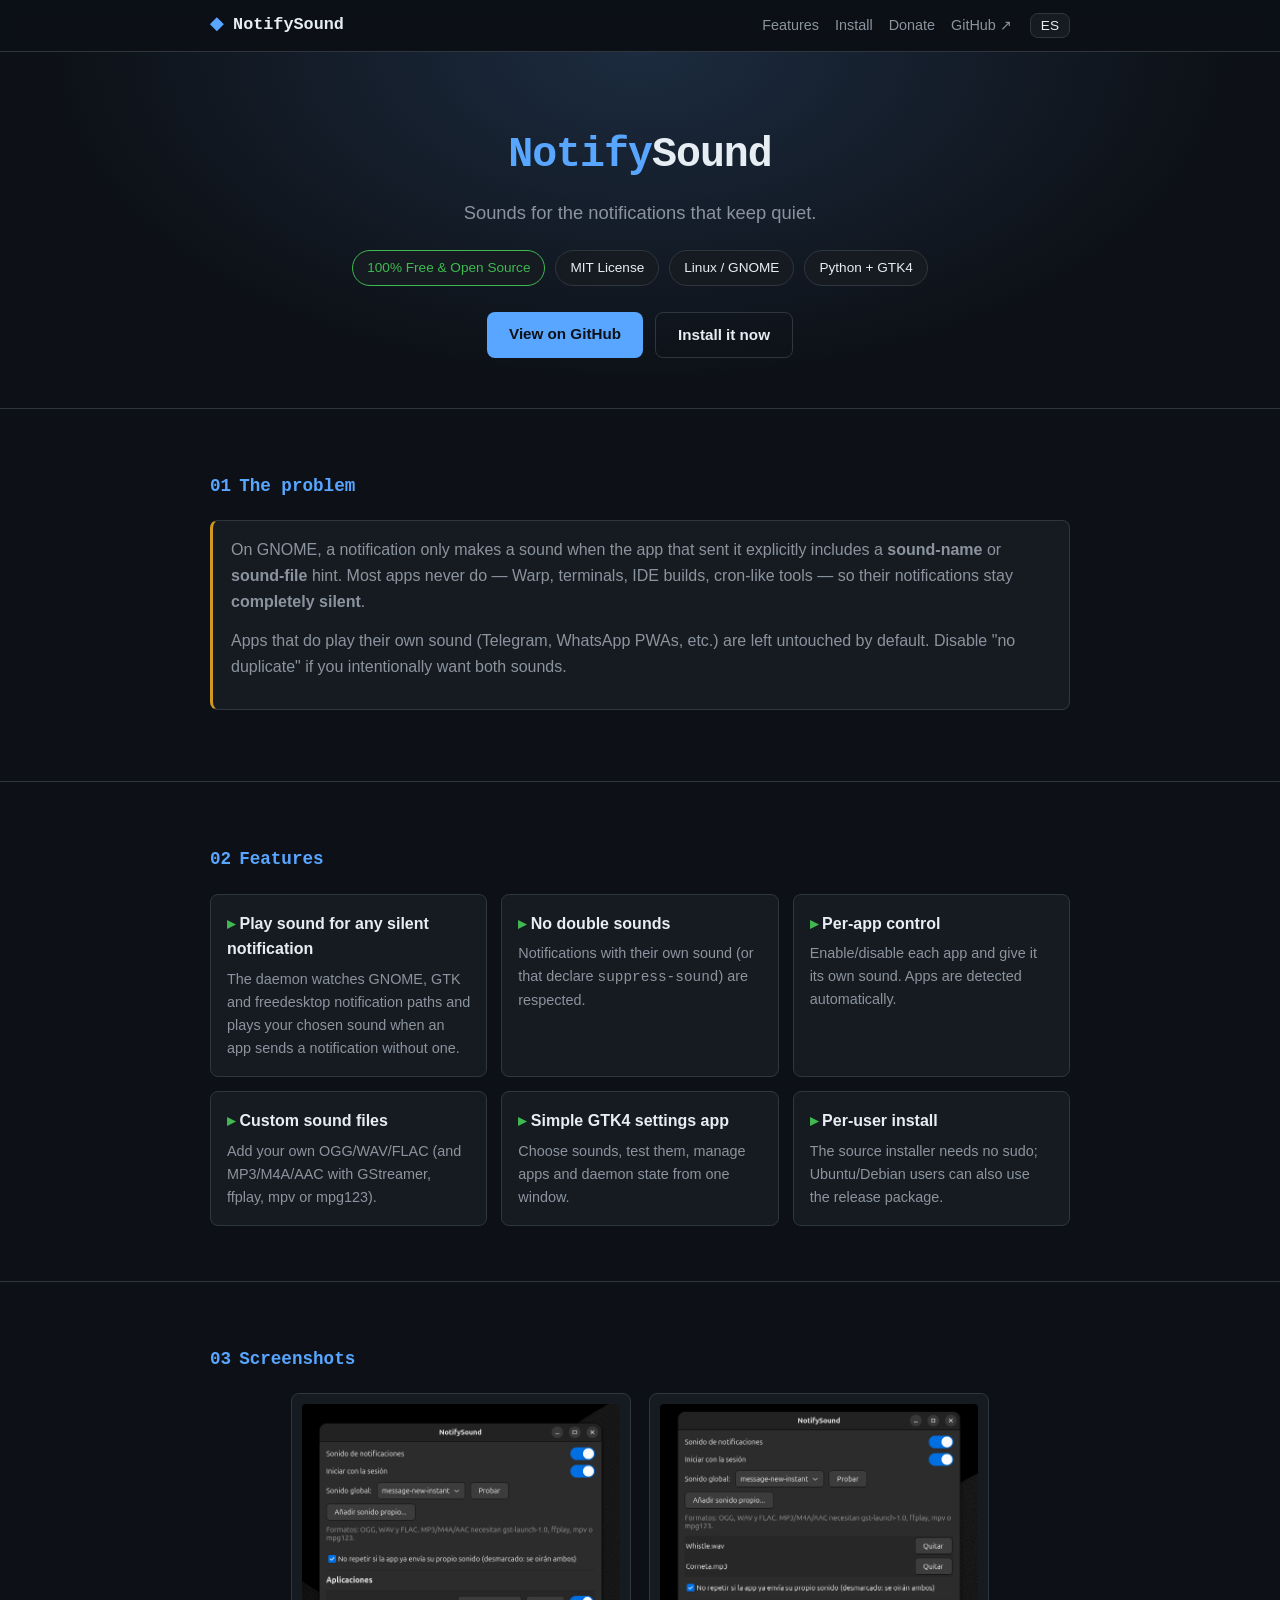
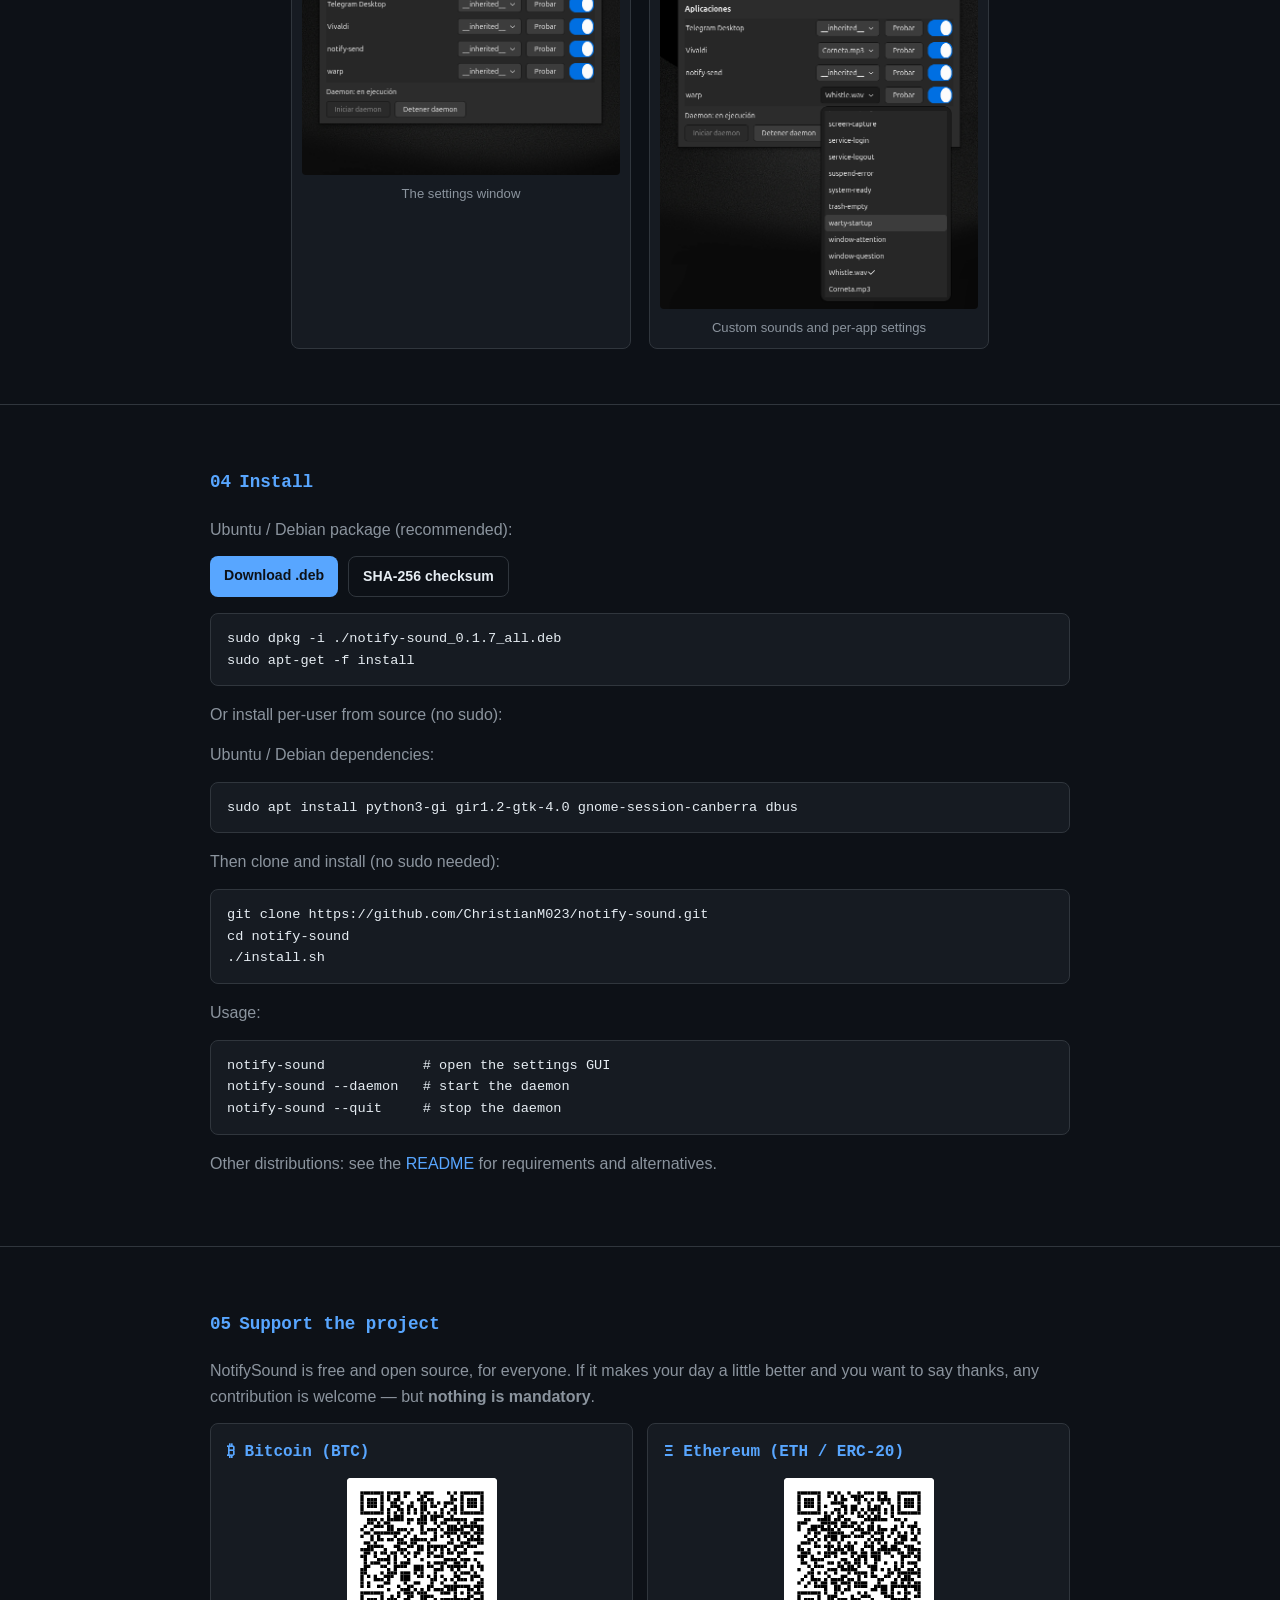
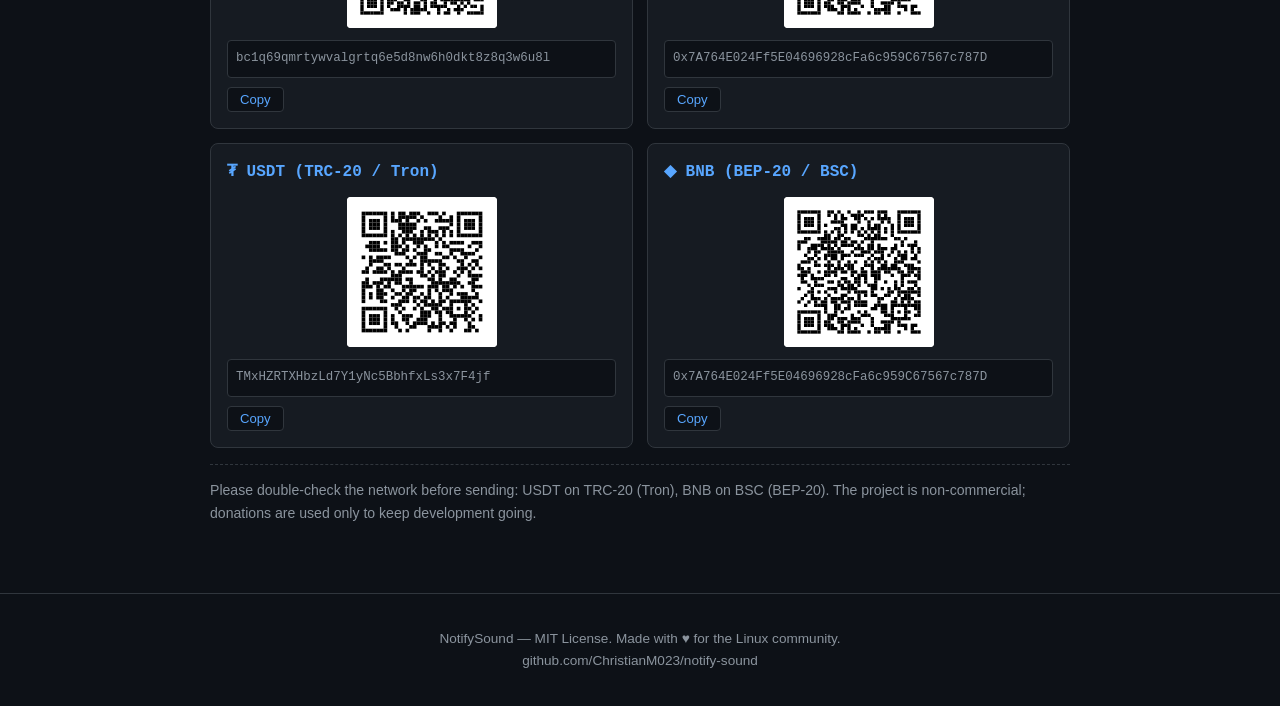
==== commit 8b1605f1: "release: prepare v0.1.7" ====
--- a/docs/index.html
+++ b/docs/index.html
@@ -45,7 +45,7 @@
     <h2><span>01</span><span data-en="The problem" data-es="El problema">The problem</span></h2>
     <div class="problem-box">
       <p data-en="On GNOME, a notification only makes a sound when the app that sent it explicitly includes a <strong>sound-name</strong> or <strong>sound-file</strong> hint. Most apps never do — Warp, terminals, IDE builds, cron-like tools — so their notifications stay <strong>completely silent</strong>." data-es="En GNOME, una notificación solo hace sonido cuando la app que la envía incluye explícitamente un hint <strong>sound-name</strong> o <strong>sound-file</strong>. La mayoría de apps nunca lo hacen — Warp, terminales, compilaciones de IDE, herramientas tipo cron — así que sus notificaciones quedan <strong>completamente mudas</strong>.">On GNOME, a notification only makes a sound when the app that sent it explicitly includes a <strong>sound-name</strong> or <strong>sound-file</strong> hint. Most apps never do — Warp, terminals, IDE builds, cron-like tools — so their notifications stay <strong>completely silent</strong>.</p>
-      <p data-en="Apps that do play their own sound (Telegram, WhatsApp PWAs, etc.) are left untouched — no double sounds, ever." data-es="Las apps que sí reproducen su propio sonido (Telegram, PWAs de WhatsApp, etc.) no se tocan — nunca hay sonidos duplicados.">Apps that do play their own sound (Telegram, WhatsApp PWAs, etc.) are left untouched — no double sounds, ever.</p>
+        <p data-en="Apps that do play their own sound (Telegram, WhatsApp PWAs, etc.) are left untouched by default. Disable &quot;no duplicate&quot; if you intentionally want both sounds." data-es="Las apps que sí reproducen su propio sonido (Telegram, PWAs de WhatsApp, etc.) no se tocan por defecto. Desactiva &quot;no repetir&quot; si quieres ambos sonidos intencionadamente.">Apps that do play their own sound (Telegram, WhatsApp PWAs, etc.) are left untouched by default. Disable &quot;no duplicate&quot; if you intentionally want both sounds.</p>
     </div>
   </div>
 </section>
@@ -103,10 +103,10 @@
     <h2><span>04</span><span data-en="Install" data-es="Instalación">Install</span></h2>
     <p data-en="Ubuntu / Debian package (recommended):" data-es="Paquete para Ubuntu / Debian (recomendado):">Ubuntu / Debian package (recommended):</p>
     <div class="install-actions">
-      <a class="btn primary small" href="https://github.com/ChristianM023/notify-sound/releases/download/v0.1.6/notify-sound_0.1.6_all.deb" target="_blank" rel="noopener" data-en="Download .deb" data-es="Descargar .deb">Download .deb</a>
-      <a class="btn secondary small" href="https://github.com/ChristianM023/notify-sound/releases/download/v0.1.6/notify-sound_0.1.6_all.deb.sha256" target="_blank" rel="noopener" data-en="SHA-256 checksum" data-es="Checksum SHA-256">SHA-256 checksum</a>
-    </div>
-    <pre><code>sudo dpkg -i ./notify-sound_0.1.6_all.deb
+      <a class="btn primary small" href="https://github.com/ChristianM023/notify-sound/releases/download/v0.1.7/notify-sound_0.1.7_all.deb" target="_blank" rel="noopener" data-en="Download .deb" data-es="Descargar .deb">Download .deb</a>
+      <a class="btn secondary small" href="https://github.com/ChristianM023/notify-sound/releases/download/v0.1.7/notify-sound_0.1.7_all.deb.sha256" target="_blank" rel="noopener" data-en="SHA-256 checksum" data-es="Checksum SHA-256">SHA-256 checksum</a>
+    </div>
+    <pre><code>sudo dpkg -i ./notify-sound_0.1.7_all.deb
 sudo apt-get -f install</code></pre>
     <p data-en="Or install per-user from source (no sudo):" data-es="O instala por usuario desde fuente (sin sudo):">Or install per-user from source (no sudo):</p>
     <p data-en="Ubuntu / Debian dependencies:" data-es="Dependencias de Ubuntu / Debian:">Ubuntu / Debian dependencies:</p>
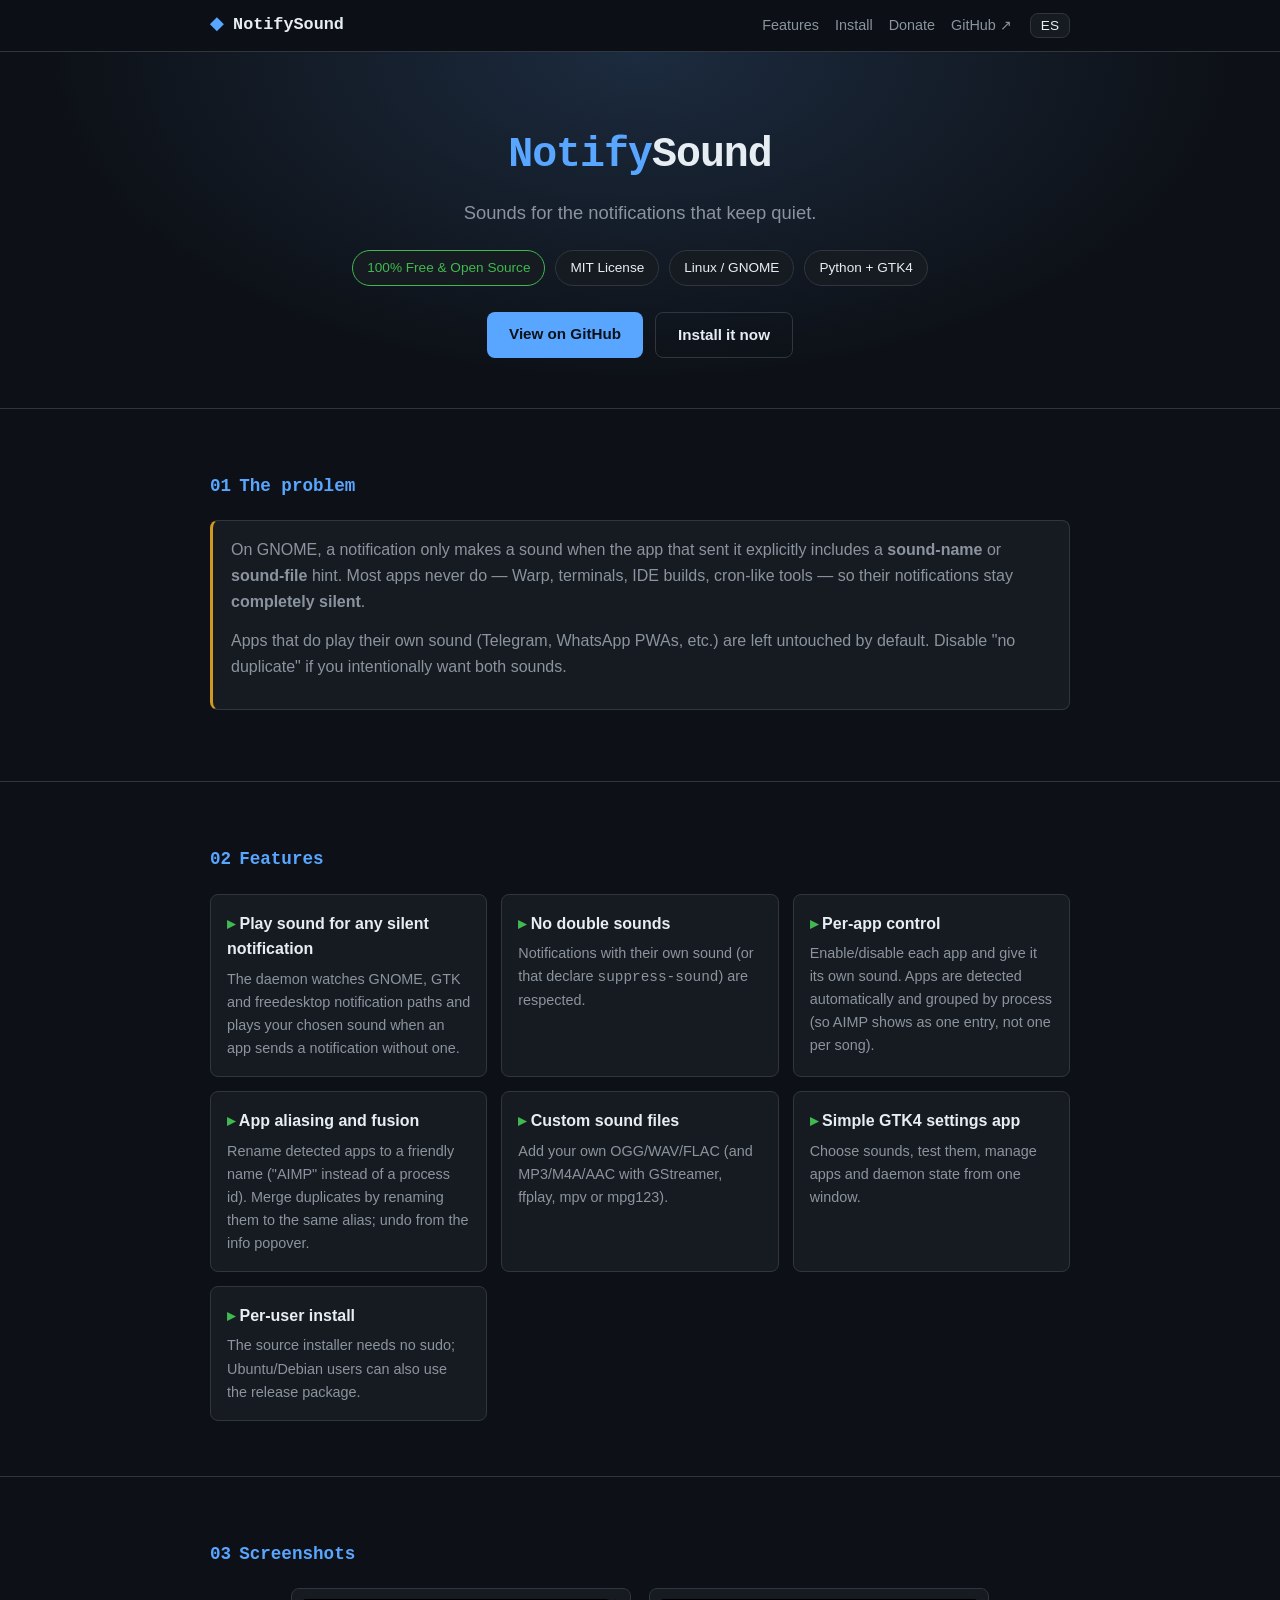
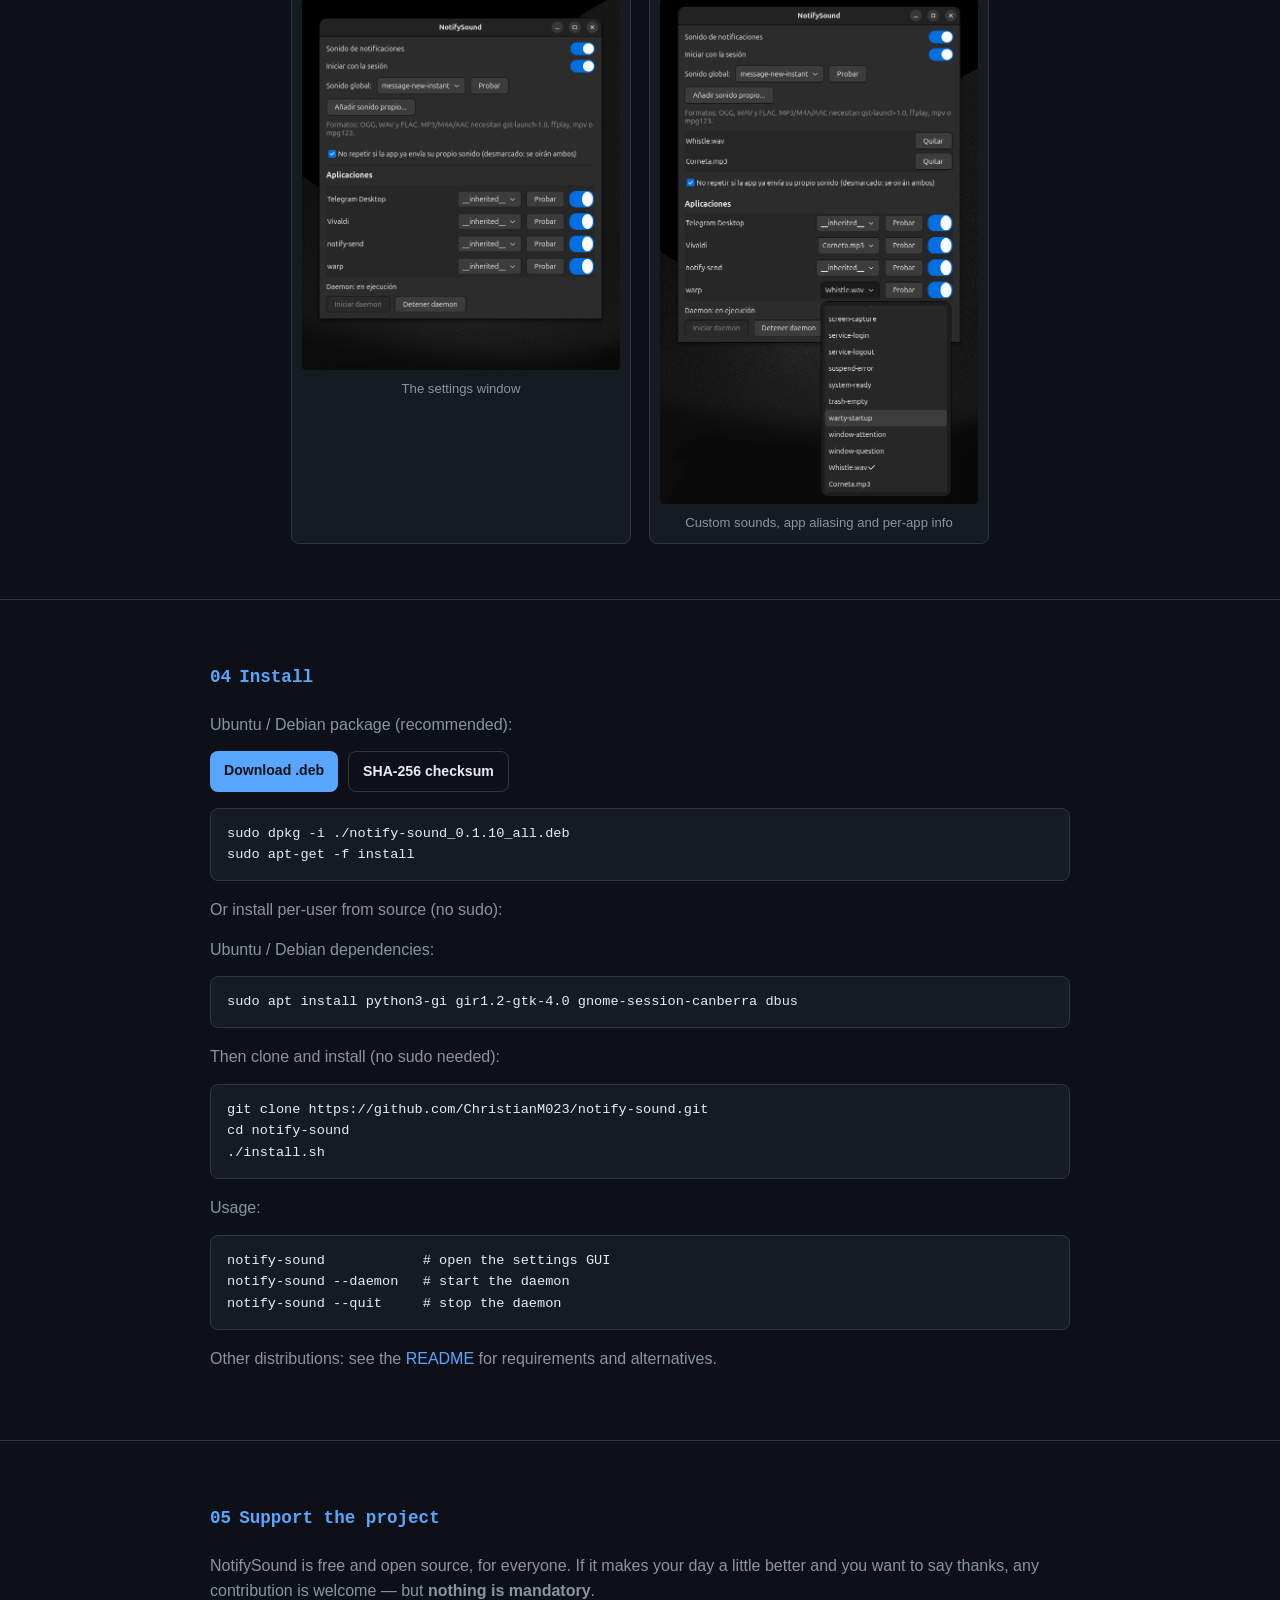
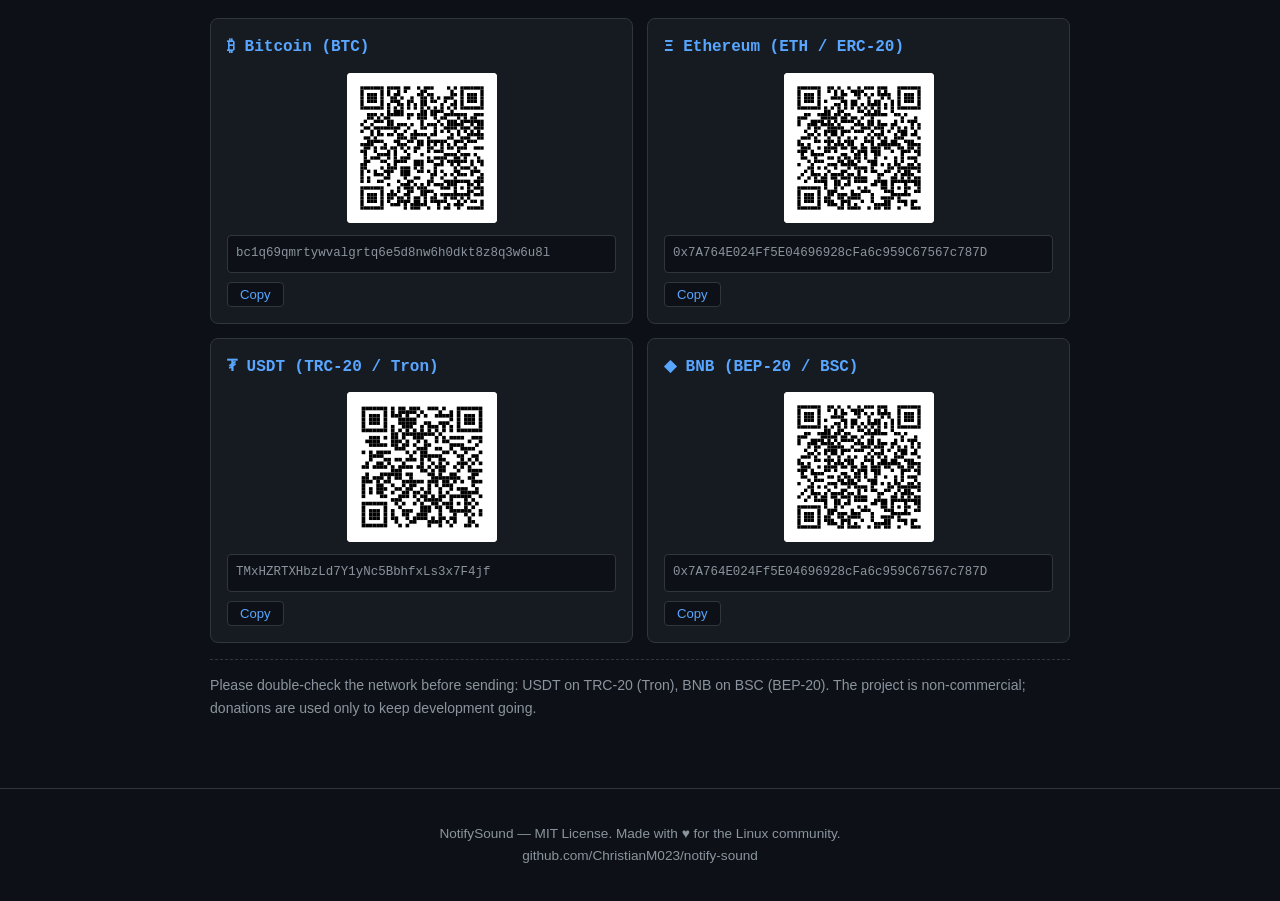
==== commit 913ced1b: "docs: update landing page for v0.1.10 - Update download links from v0.1.7 to v0.1.10 - Add app alias" ====
--- a/docs/index.html
+++ b/docs/index.html
@@ -64,7 +64,11 @@
       </div>
       <div class="feature">
         <h3 data-en="Per-app control" data-es="Control por aplicación">Per-app control</h3>
-        <p data-en="Enable/disable each app and give it its own sound. Apps are detected automatically." data-es="Activa/desactiva cada app y dale su propio sonido. Las apps se detectan automáticamente.">Enable/disable each app and give it its own sound. Apps are detected automatically.</p>
+        <p data-en="Enable/disable each app and give it its own sound. Apps are detected automatically and grouped by process (so AIMP shows as one entry, not one per song)." data-es="Activa/desactiva cada app y dale su propio sonido. Las apps se detectan automáticamente y se agrupan por proceso (así AIMP aparece como una sola entrada, no una por canción).">Enable/disable each app and give it its own sound. Apps are detected automatically and grouped by process (so AIMP shows as one entry, not one per song).</p>
+      </div>
+      <div class="feature">
+        <h3 data-en="App aliasing and fusion" data-es="Alias y fusión de apps">App aliasing and fusion</h3>
+        <p data-en="Rename detected apps to a friendly name (&quot;AIMP&quot; instead of a process id). Merge duplicates by renaming them to the same alias; undo from the info popover." data-es="Renombra las apps detectadas a un nombre amigable (&quot;AIMP&quot; en vez de un id de proceso). Fusiona duplicados renombrándolos al mismo alias; deshazlo desde el popover de información.">Rename detected apps to a friendly name (&quot;AIMP&quot; instead of a process id). Merge duplicates by renaming them to the same alias; undo from the info popover.</p>
       </div>
       <div class="feature">
         <h3 data-en="Custom sound files" data-es="Archivos de sonido propios">Custom sound files</h3>
@@ -92,7 +96,7 @@
       </figure>
       <figure class="screenshot">
         <img src="screenshots/gui-custom.png" alt="NotifySound with custom sounds">
-        <figcaption data-en="Custom sounds and per-app settings" data-es="Sonidos personalizados y ajustes por app">Custom sounds and per-app settings</figcaption>
+        <figcaption data-en="Custom sounds, app aliasing and per-app info" data-es="Sonidos personalizados, alias de apps e info por app">Custom sounds, app aliasing and per-app info</figcaption>
       </figure>
     </div>
   </div>
@@ -103,10 +107,10 @@
     <h2><span>04</span><span data-en="Install" data-es="Instalación">Install</span></h2>
     <p data-en="Ubuntu / Debian package (recommended):" data-es="Paquete para Ubuntu / Debian (recomendado):">Ubuntu / Debian package (recommended):</p>
     <div class="install-actions">
-      <a class="btn primary small" href="https://github.com/ChristianM023/notify-sound/releases/download/v0.1.7/notify-sound_0.1.7_all.deb" target="_blank" rel="noopener" data-en="Download .deb" data-es="Descargar .deb">Download .deb</a>
-      <a class="btn secondary small" href="https://github.com/ChristianM023/notify-sound/releases/download/v0.1.7/notify-sound_0.1.7_all.deb.sha256" target="_blank" rel="noopener" data-en="SHA-256 checksum" data-es="Checksum SHA-256">SHA-256 checksum</a>
-    </div>
-    <pre><code>sudo dpkg -i ./notify-sound_0.1.7_all.deb
+      <a class="btn primary small" href="https://github.com/ChristianM023/notify-sound/releases/download/v0.1.10/notify-sound_0.1.10_all.deb" target="_blank" rel="noopener" data-en="Download .deb" data-es="Descargar .deb">Download .deb</a>
+      <a class="btn secondary small" href="https://github.com/ChristianM023/notify-sound/releases/download/v0.1.10/notify-sound_0.1.10_all.deb.sha256" target="_blank" rel="noopener" data-en="SHA-256 checksum" data-es="Checksum SHA-256">SHA-256 checksum</a>
+    </div>
+    <pre><code>sudo dpkg -i ./notify-sound_0.1.10_all.deb
 sudo apt-get -f install</code></pre>
     <p data-en="Or install per-user from source (no sudo):" data-es="O instala por usuario desde fuente (sin sudo):">Or install per-user from source (no sudo):</p>
     <p data-en="Ubuntu / Debian dependencies:" data-es="Dependencias de Ubuntu / Debian:">Ubuntu / Debian dependencies:</p>
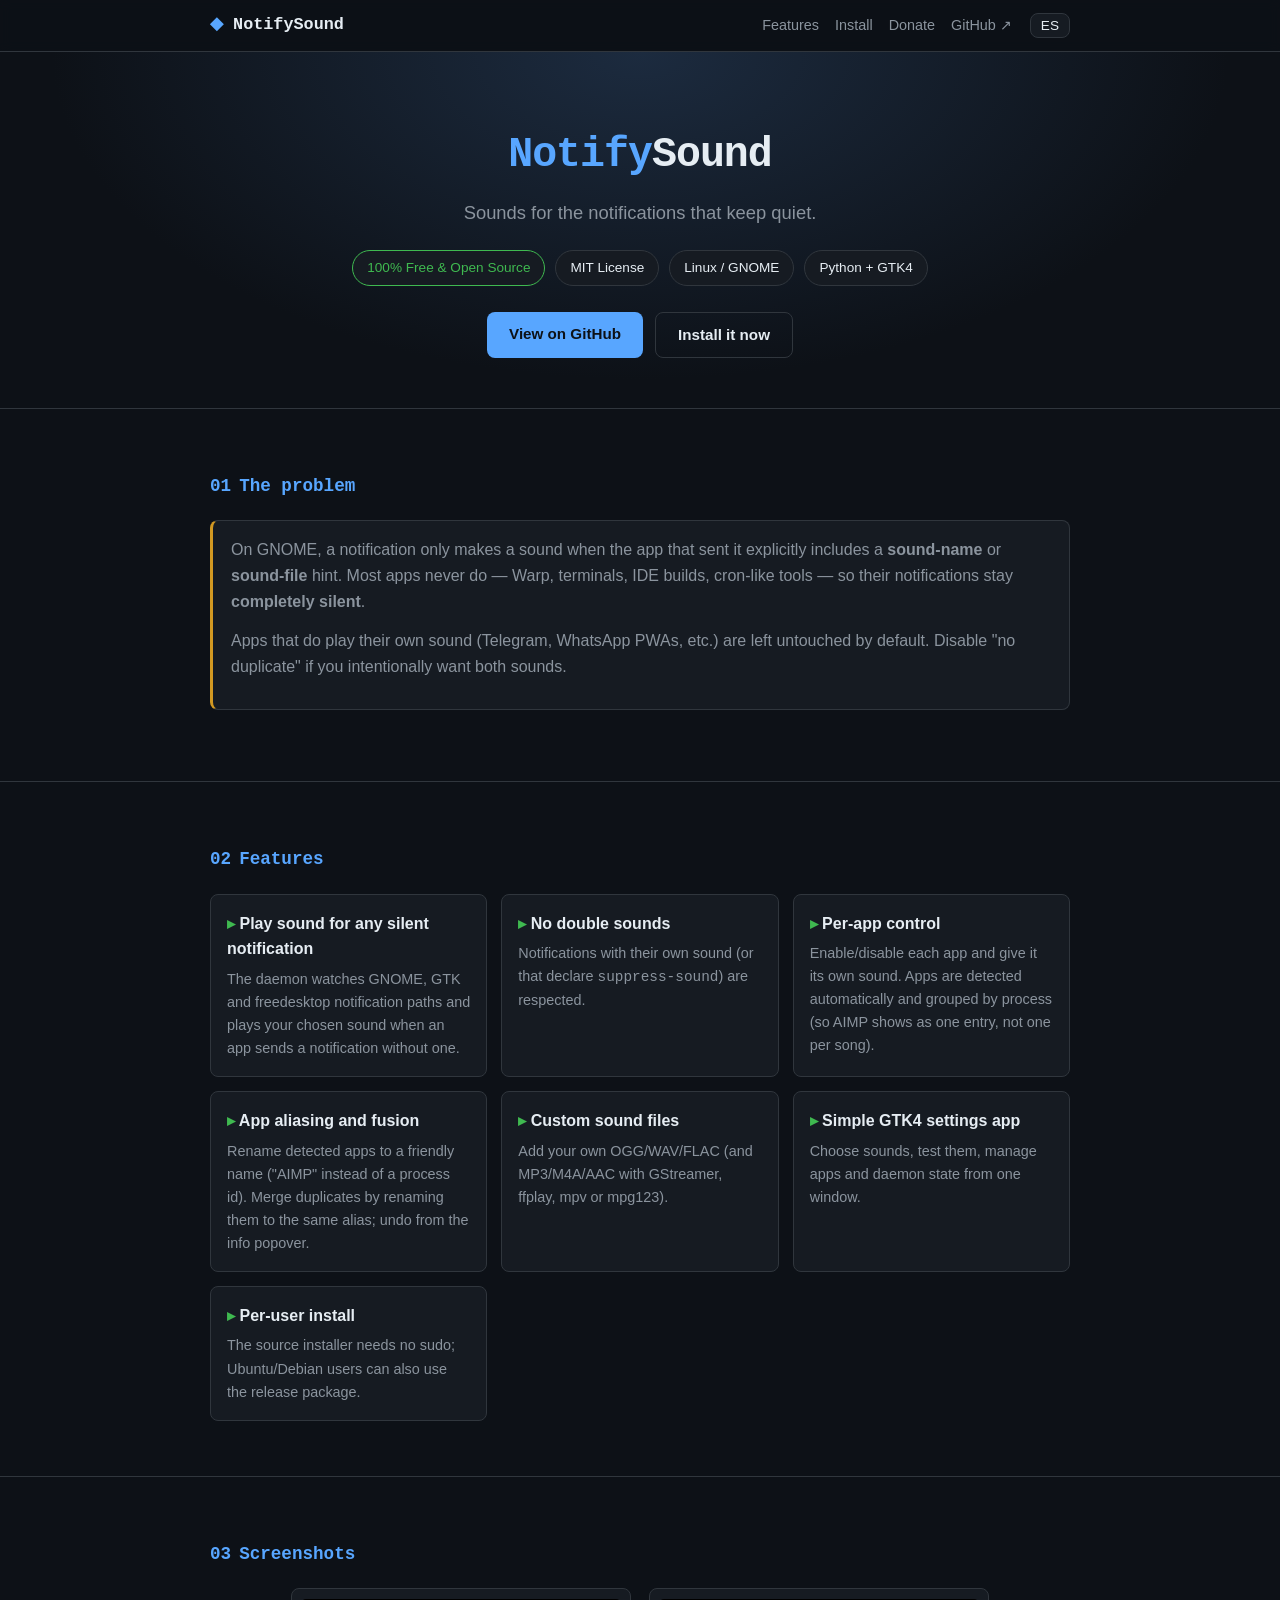
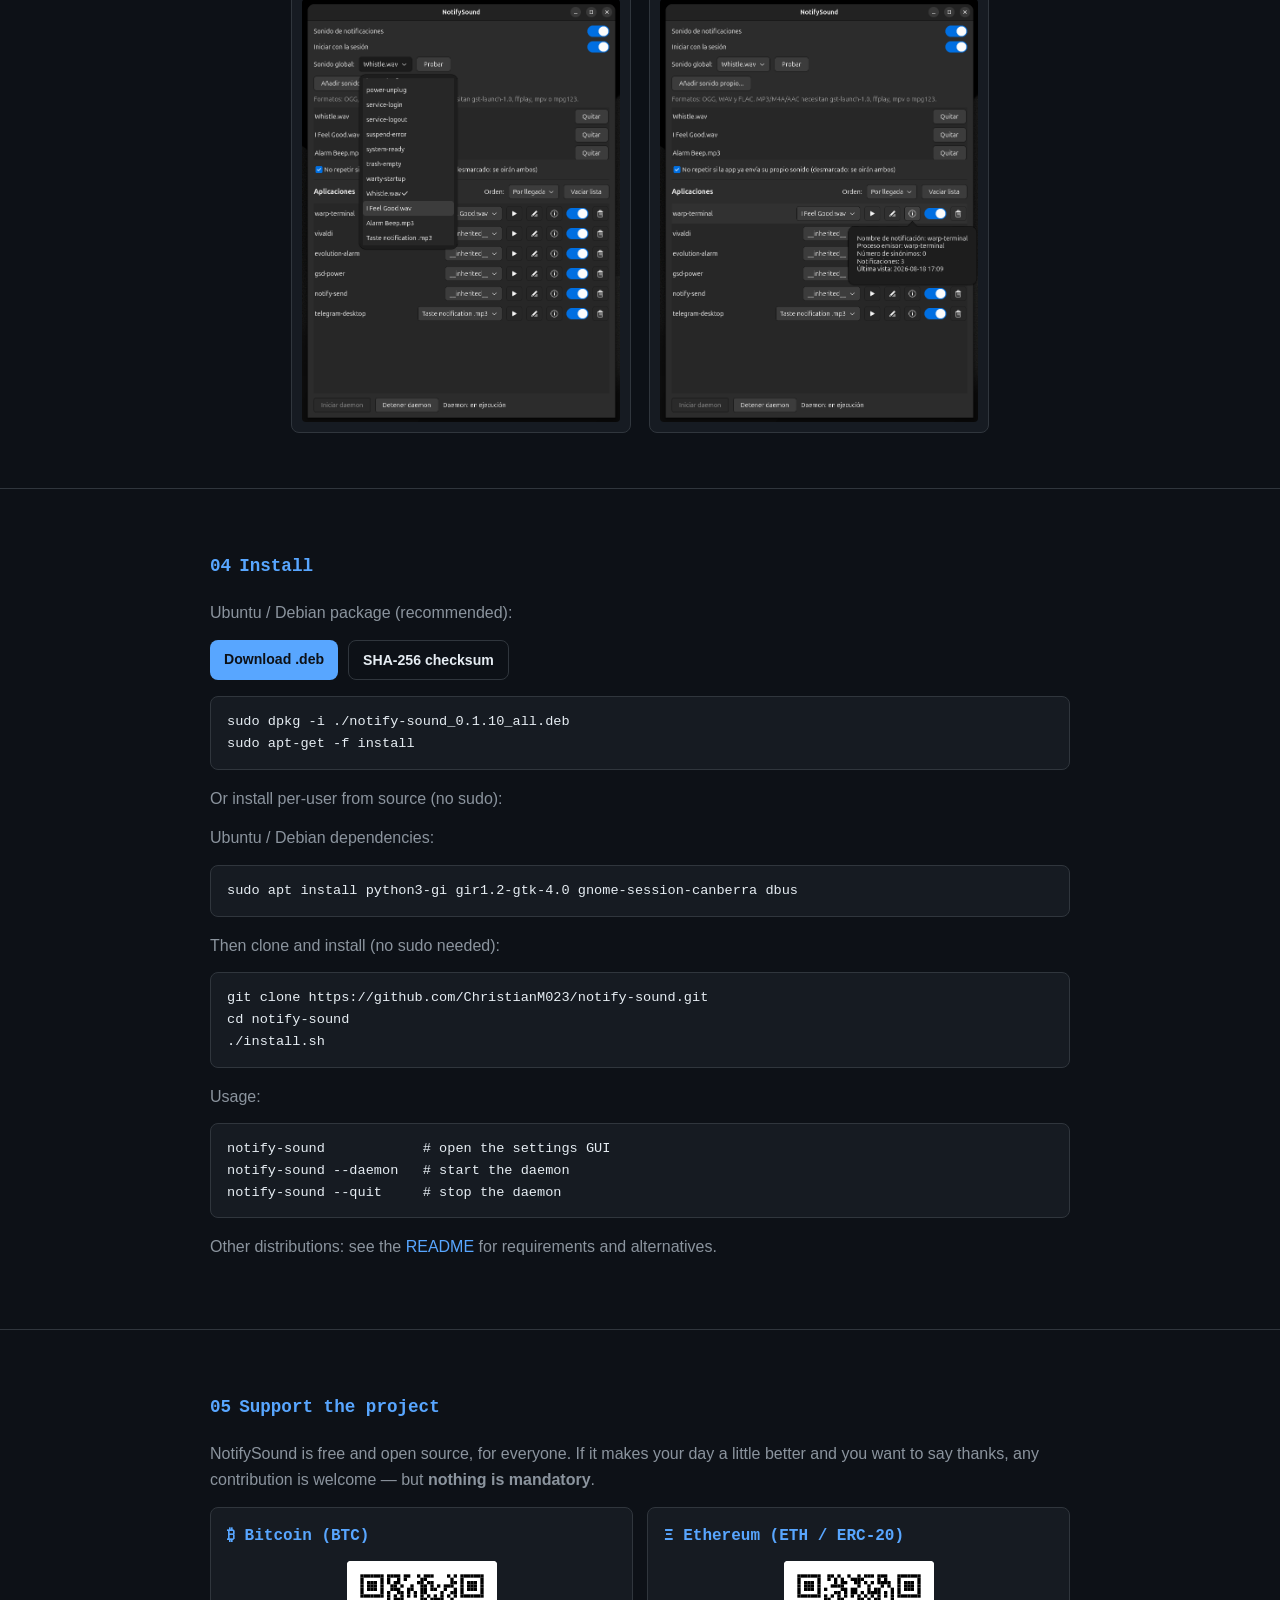
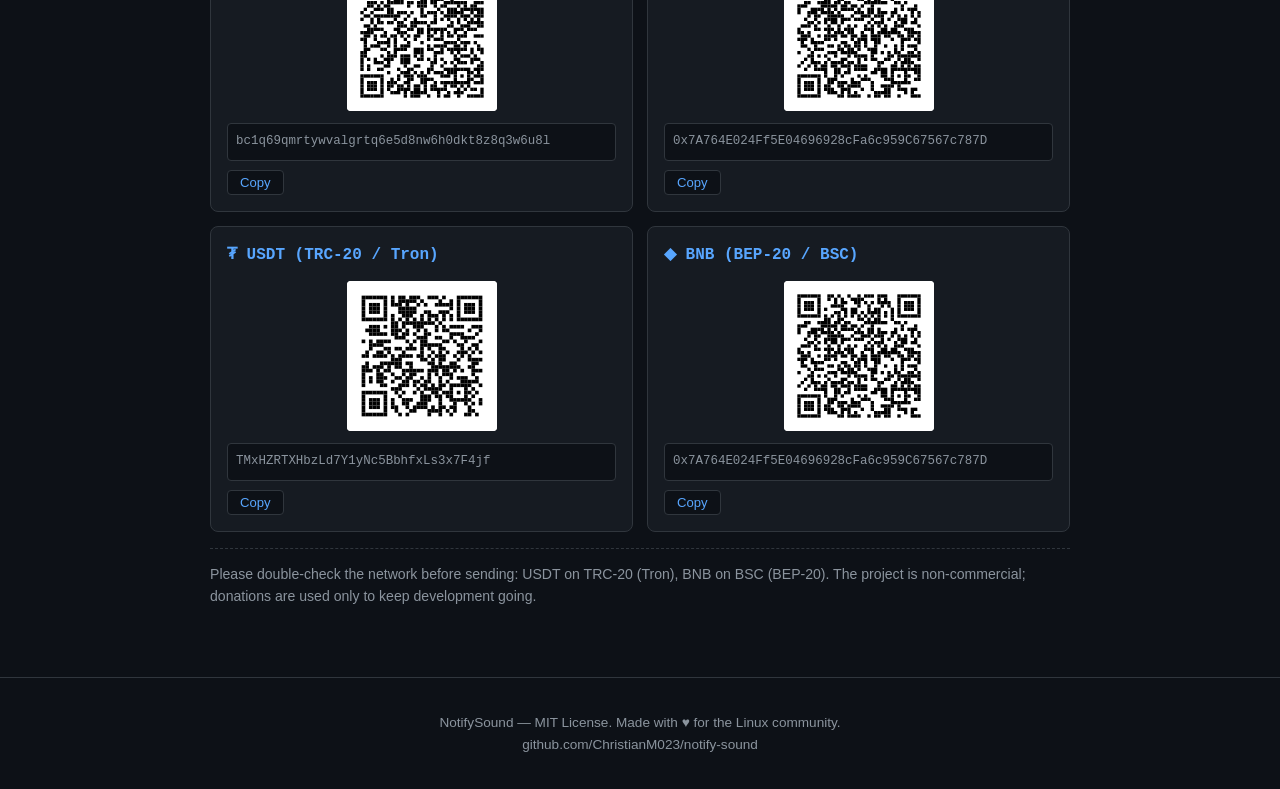
==== commit f9da2885: "docs: new screenshots, clickable lightbox, revert window width - Replace screenshots with gui-1.png " ====
--- a/docs/index.html
+++ b/docs/index.html
@@ -91,12 +91,10 @@
     <h2><span>03</span><span data-en="Screenshots" data-es="Capturas">Screenshots</span></h2>
     <div class="screenshots">
       <figure class="screenshot">
-        <img src="screenshots/gui-main.png" alt="NotifySound main window">
-        <figcaption data-en="The settings window" data-es="La ventana de ajustes">The settings window</figcaption>
+        <img src="screenshots/gui-1.png" alt="NotifySound settings window" loading="lazy" onclick="openLightbox(this.src)">
       </figure>
       <figure class="screenshot">
-        <img src="screenshots/gui-custom.png" alt="NotifySound with custom sounds">
-        <figcaption data-en="Custom sounds, app aliasing and per-app info" data-es="Sonidos personalizados, alias de apps e info por app">Custom sounds, app aliasing and per-app info</figcaption>
+        <img src="screenshots/gui-2.png" alt="NotifySound app management" loading="lazy" onclick="openLightbox(this.src)">
       </figure>
     </div>
   </div>
@@ -167,6 +165,24 @@
     <p><a href="https://github.com/ChristianM023/notify-sound" target="_blank" rel="noopener">github.com/ChristianM023/notify-sound</a></p>
   </div>
 </footer>
+
+<div id="lightbox" class="lightbox" onclick="closeLightbox()">
+  <img id="lightbox-img" src="" alt="">
+</div>
+
+<script>
+function openLightbox(src) {
+  var lb = document.getElementById('lightbox');
+  document.getElementById('lightbox-img').src = src;
+  lb.classList.add('active');
+}
+function closeLightbox() {
+  document.getElementById('lightbox').classList.remove('active');
+}
+document.addEventListener('keydown', function (e) {
+  if (e.key === 'Escape') closeLightbox();
+});
+</script>
 
 <script>
 (function () {
--- a/docs/style.css
+++ b/docs/style.css
@@ -109,8 +109,17 @@
   background: var(--bg-soft); border: 1px solid var(--border);
   border-radius: var(--radius); padding: 10px; max-width: 340px;
 }
-.screenshot img { width: 100%; border-radius: 4px; display: block; }
+.screenshot img { width: 100%; border-radius: 4px; display: block; cursor: zoom-in; transition: opacity 0.15s; }
+.screenshot img:hover { opacity: 0.88; }
 .screenshot figcaption { text-align: center; color: var(--fg-dim); font-size: 0.82rem; margin-top: 8px; }
+
+.lightbox {
+  display: none; position: fixed; inset: 0; z-index: 1000;
+  background: rgba(0, 0, 0, 0.88); align-items: center; justify-content: center;
+  cursor: zoom-out; padding: 24px;
+}
+.lightbox.active { display: flex; }
+.lightbox img { max-width: 100%; max-height: 100%; border-radius: 6px; }
 
 /* Code */
 .install-actions { display: flex; gap: 10px; flex-wrap: wrap; margin-bottom: 16px; }
